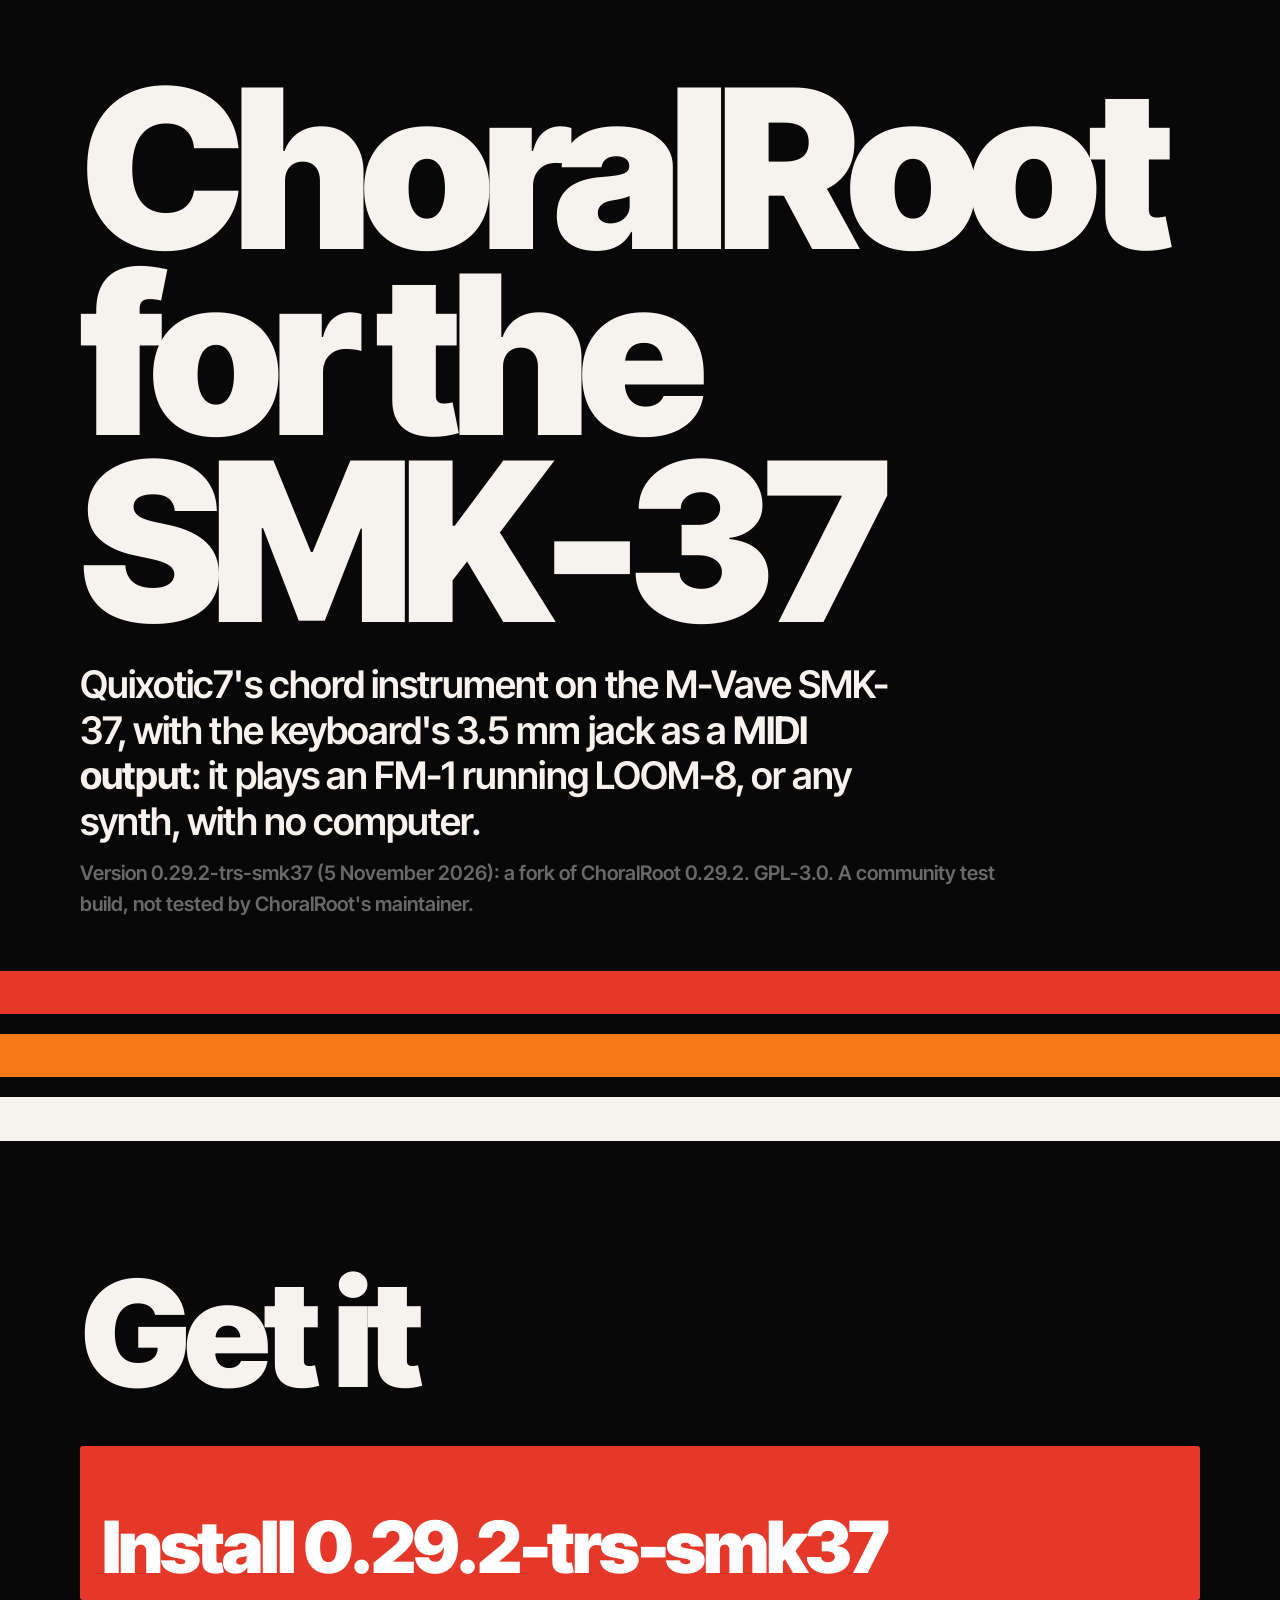
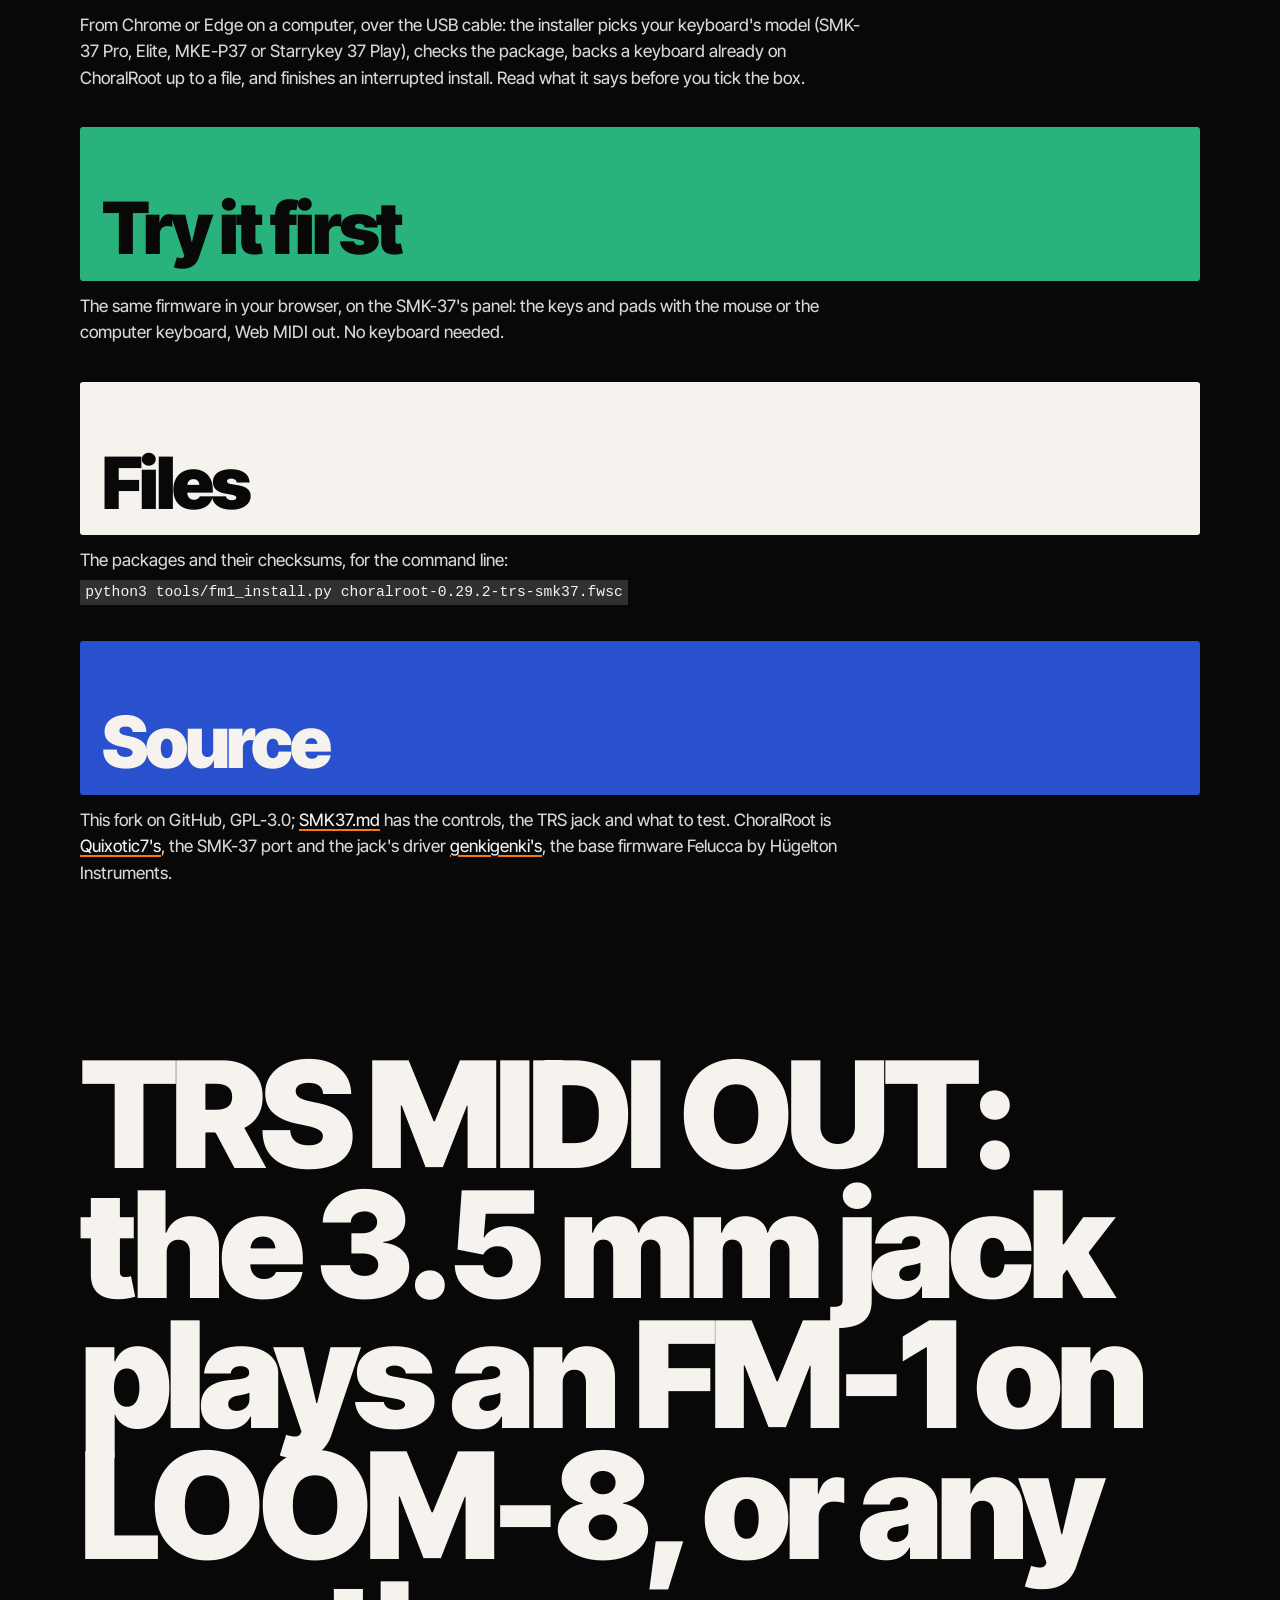
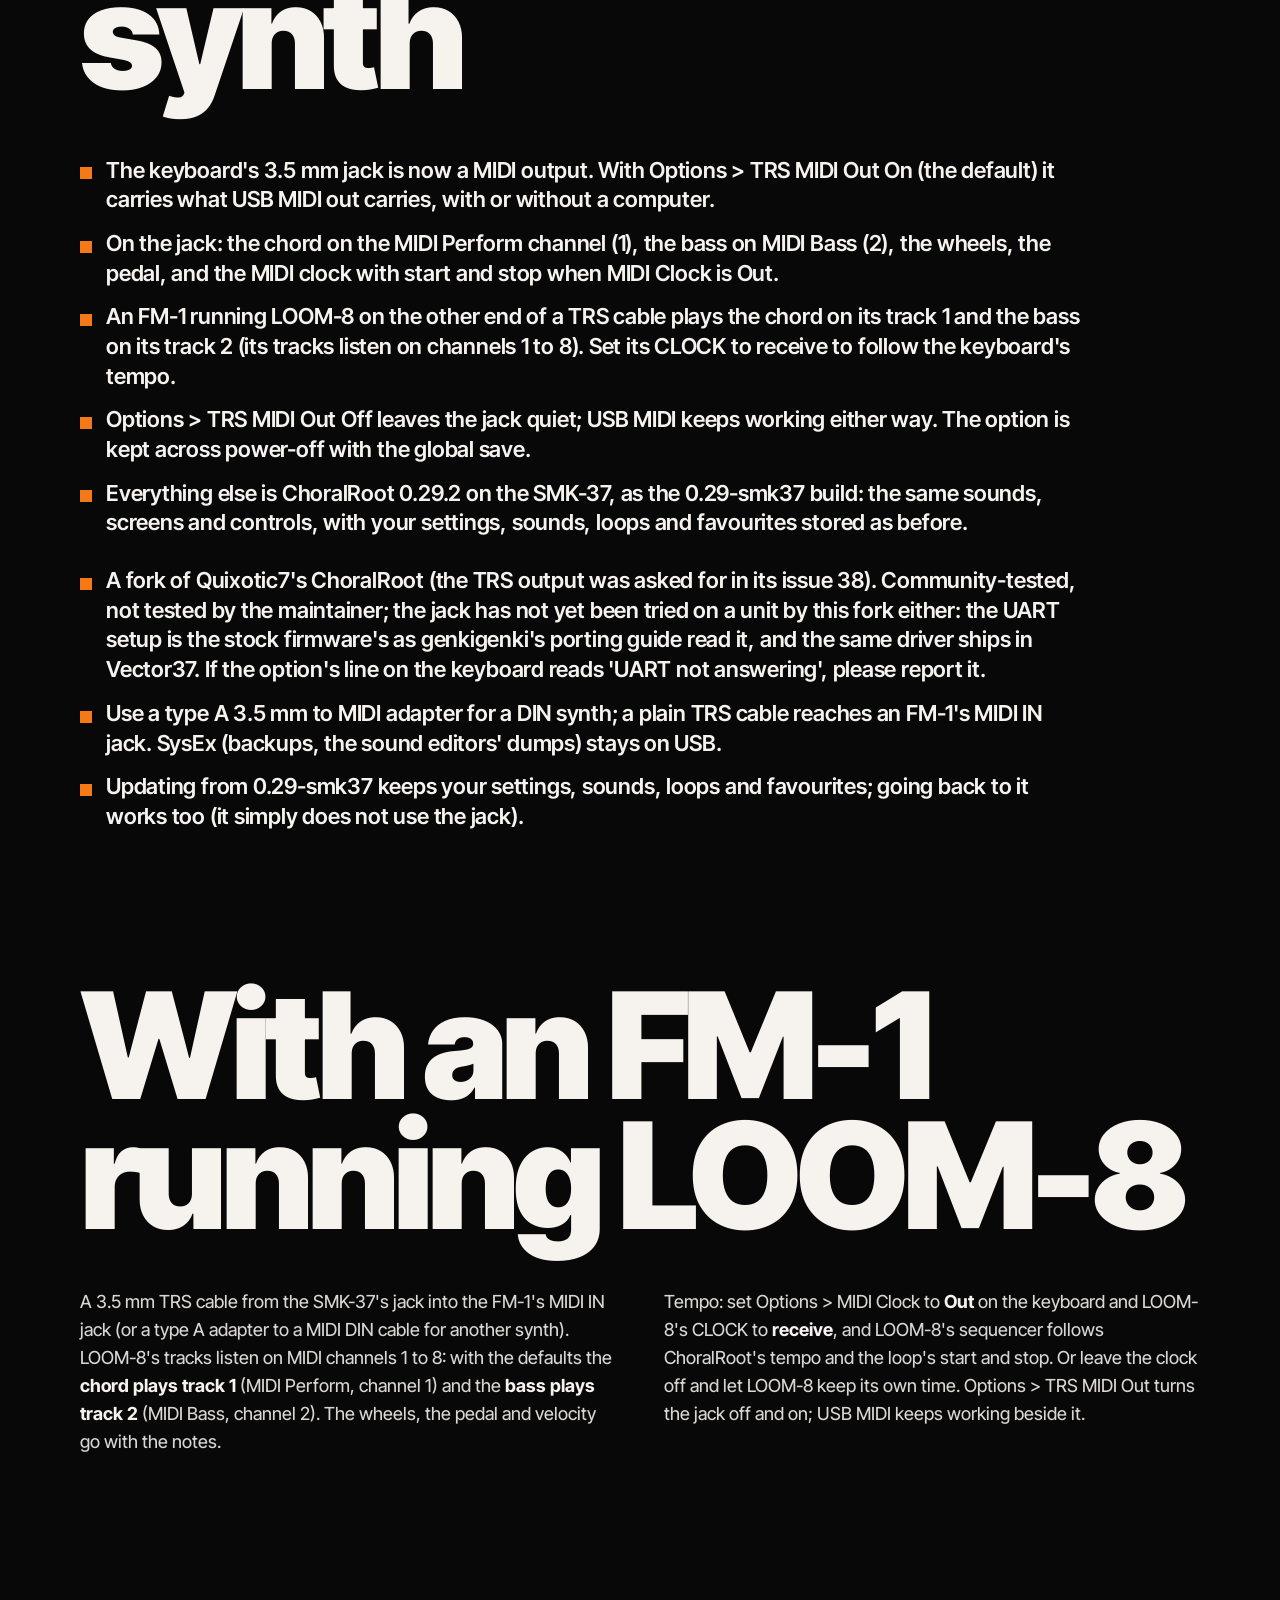
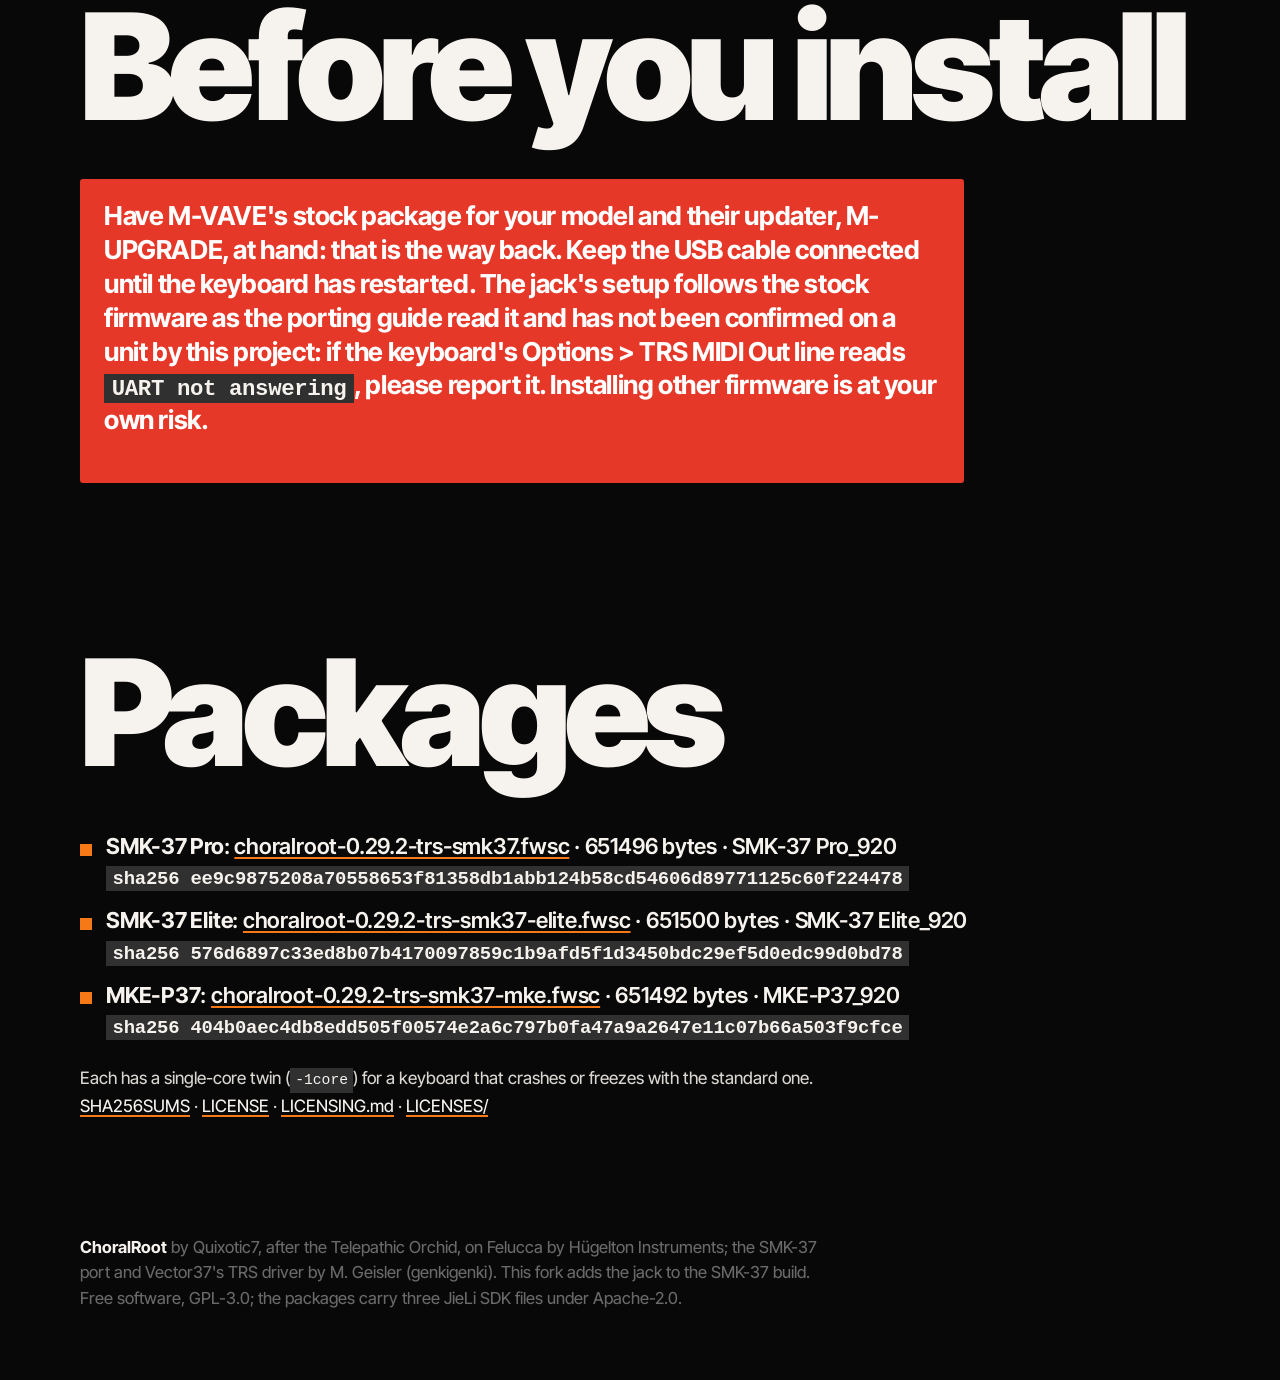
==== index.html @ fdedb754 "Site: ChoralRoot 0.29.2-trs-smk37 for the SMK-37 (TRS MIDI OUT) python3 web/make_site.py --smk-only," ====
<!doctype html>
<!-- SPDX-License-Identifier: GPL-3.0-only -->
<!-- The landing page of a site that offers the SMK-37 build alone (web/make_site.py --smk-only: a fork's site, the
     installer webapp/smk37/ at its heart). make_site.py fills 0.29.2-trs-smk37 0.29.2 5 November 2026 TRS MIDI OUT: the 3.5 mm jack plays an FM-1 on LOOM-8, or any synth <li>The keyboard&#x27;s 3.5 mm jack is now a MIDI output. With Options &gt; TRS MIDI Out On (the default) it carries what USB MIDI out carries, with or without a computer.</li>
      <li>On the jack: the chord on the MIDI Perform channel (1), the bass on MIDI Bass (2), the wheels, the pedal, and the MIDI clock with start and stop when MIDI Clock is Out.</li>
      <li>An FM-1 running LOOM-8 on the other end of a TRS cable plays the chord on its track 1 and the bass on its track 2 (its tracks listen on channels 1 to 8). Set its CLOCK to receive to follow the keyboard&#x27;s tempo.</li>
      <li>Options &gt; TRS MIDI Out Off leaves the jack quiet; USB MIDI keeps working either way. The option is kept across power-off with the global save.</li>
      <li>Everything else is ChoralRoot 0.29.2 on the SMK-37, as the 0.29-smk37 build: the same sounds, screens and controls, with your settings, sounds, loops and favourites stored as before.</li>
     <li>A fork of Quixotic7&#x27;s ChoralRoot (the TRS output was asked for in its issue 38). Community-tested, not tested by the maintainer; the jack has not yet been tried on a unit by this fork either: the UART setup is the stock firmware&#x27;s as genkigenki&#x27;s porting guide read it, and the same driver ships in Vector37. If the option&#x27;s line on the keyboard reads &#x27;UART not answering&#x27;, please report it.</li>
      <li>Use a type A 3.5 mm to MIDI adapter for a DIN synth; a plain TRS cable reaches an FM-1&#x27;s MIDI IN jack. SysEx (backups, the sound editors&#x27; dumps) stays on USB.</li>
      <li>Updating from 0.29-smk37 keeps your settings, sounds, loops and favourites; going back to it works too (it simply does not use the jack).</li> <li><b>SMK-37 Pro</b>: <a href="firmware/smk37/choralroot-0.29.2-trs-smk37.fwsc" download>choralroot-0.29.2-trs-smk37.fwsc</a> · 651496 bytes · SMK-37 Pro_920<br><code>sha256 ee9c9875208a70558653f81358db1abb124b58cd54606d89771125c60f224478</code></li>
      <li><b>SMK-37 Elite</b>: <a href="firmware/smk37/choralroot-0.29.2-trs-smk37-elite.fwsc" download>choralroot-0.29.2-trs-smk37-elite.fwsc</a> · 651500 bytes · SMK-37 Elite_920<br><code>sha256 576d6897c33ed8b07b4170097859c1b9afd5f1d3450bdc29ef5d0edc99d0bd78</code></li>
      <li><b>MKE-P37</b>: <a href="firmware/smk37/choralroot-0.29.2-trs-smk37-mke.fwsc" download>choralroot-0.29.2-trs-smk37-mke.fwsc</a> · 651492 bytes · MKE-P37_920<br><code>sha256 404b0aec4db8edd505f00574e2a6c797b0fa47a9a2647e11c07b66a503f9cfce</code></li> <div class="try"><a class="btn b-green" href="webapp/smk37/emu/">Try it first</a><p class="note">The same firmware in your browser, on the SMK-37's panel: the keys and pads with the mouse or the computer keyboard, Web MIDI out. No keyboard needed.</p></div> https://github.com/davidpryan/ChoralRootFM1; no other templating. site.css and the font are upstream's landing page's. -->
<html lang="en">
<head>
<meta charset="utf-8">
<meta name="viewport" content="width=device-width, initial-scale=1">
<title>ChoralRoot for the SMK-37 · TRS MIDI OUT</title>
<meta name="description" content="ChoralRoot, the chord instrument firmware, on the M-Vave SMK-37 keyboard, with its 3.5 mm jack as a MIDI output: it plays an FM-1 running LOOM-8, or any synth, with no computer. A community test build; install it from the browser.">
<meta name="theme-color" content="#080808">
<link rel="preload" href="InterTight.woff2" as="font" type="font/woff2" crossorigin>
<link rel="stylesheet" href="site.css">
</head>
<body>

<header class="title">
  <div class="wrap">
    <h1><span>ChoralRoot</span> <span>for the SMK-37</span></h1>
    <p class="lede">Quixotic7's chord instrument on the M-Vave SMK-37, with the keyboard's 3.5 mm jack as a <b>MIDI output</b>: it plays an FM-1 running LOOM-8, or any synth, with no computer.</p>
    <p class="ver">Version 0.29.2-trs-smk37 (5 November 2026): a fork of ChoralRoot 0.29.2. GPL-3.0. A community test build, not tested by ChoralRoot's maintainer.</p>
  </div>
  <div class="stripes" aria-hidden="true"><i class="s-red"></i><i class="s-orange"></i><i class="s-cream"></i></div>
</header>

<main>

<section class="get" aria-labelledby="h-get">
  <div class="wrap">
    <h2 id="h-get">Get it</h2>
    <div class="try">
      <a class="btn b-red" href="webapp/smk37/">Install 0.29.2-trs-smk37</a>
      <p class="note">From Chrome or Edge on a computer, over the USB cable: the installer picks your keyboard's model (SMK-37 Pro, Elite, MKE-P37 or Starrykey 37 Play), checks the package, backs a keyboard already on ChoralRoot up to a file, and finishes an interrupted install. Read what it says before you tick the box.</p>
    </div>
    <div class="try"><a class="btn b-green" href="webapp/smk37/emu/">Try it first</a><p class="note">The same firmware in your browser, on the SMK-37's panel: the keys and pads with the mouse or the computer keyboard, Web MIDI out. No keyboard needed.</p></div>
    <div class="try">
      <a class="btn b-cream" href="firmware/smk37/">Files</a>
      <p class="note">The packages and their checksums, for the command line:<br><code class="cmd">python3 tools/fm1_install.py <span class="nw">choralroot-0.29.2-trs-smk37.fwsc</span></code></p>
    </div>
    <div class="try">
      <a class="btn b-blue" href="https://github.com/davidpryan/ChoralRootFM1">Source</a>
      <p class="note">This fork on GitHub, GPL-3.0; <a href="https://github.com/davidpryan/ChoralRootFM1/blob/main/SMK37.md">SMK37.md</a> has the controls, the TRS jack and what to test. ChoralRoot is <a href="https://github.com/Quixotic7/ChoralRootFM1">Quixotic7's</a>, the SMK-37 port and the jack's driver <a href="https://github.com/genkigenki/fm1-to-smk37">genkigenki's</a>, the base firmware Felucca by Hügelton Instruments.</p>
    </div>
  </div>
</section>

<section aria-labelledby="h-new">
  <div class="wrap">
    <h2 id="h-new">TRS MIDI OUT: the 3.5 mm jack plays an FM-1 on LOOM-8, or any synth</h2>
    <ul class="news">
      <li>The keyboard&#x27;s 3.5 mm jack is now a MIDI output. With Options &gt; TRS MIDI Out On (the default) it carries what USB MIDI out carries, with or without a computer.</li>
      <li>On the jack: the chord on the MIDI Perform channel (1), the bass on MIDI Bass (2), the wheels, the pedal, and the MIDI clock with start and stop when MIDI Clock is Out.</li>
      <li>An FM-1 running LOOM-8 on the other end of a TRS cable plays the chord on its track 1 and the bass on its track 2 (its tracks listen on channels 1 to 8). Set its CLOCK to receive to follow the keyboard&#x27;s tempo.</li>
      <li>Options &gt; TRS MIDI Out Off leaves the jack quiet; USB MIDI keeps working either way. The option is kept across power-off with the global save.</li>
      <li>Everything else is ChoralRoot 0.29.2 on the SMK-37, as the 0.29-smk37 build: the same sounds, screens and controls, with your settings, sounds, loops and favourites stored as before.</li>
    </ul>
    <ul class="news">
      <li>A fork of Quixotic7&#x27;s ChoralRoot (the TRS output was asked for in its issue 38). Community-tested, not tested by the maintainer; the jack has not yet been tried on a unit by this fork either: the UART setup is the stock firmware&#x27;s as genkigenki&#x27;s porting guide read it, and the same driver ships in Vector37. If the option&#x27;s line on the keyboard reads &#x27;UART not answering&#x27;, please report it.</li>
      <li>Use a type A 3.5 mm to MIDI adapter for a DIN synth; a plain TRS cable reaches an FM-1&#x27;s MIDI IN jack. SysEx (backups, the sound editors&#x27; dumps) stays on USB.</li>
      <li>Updating from 0.29-smk37 keeps your settings, sounds, loops and favourites; going back to it works too (it simply does not use the jack).</li>
    </ul>
  </div>
</section>

<section aria-labelledby="h-loom">
  <div class="wrap">
    <h2 id="h-loom">With an FM-1 running LOOM-8</h2>
    <div class="cols">
      <p>A 3.5 mm TRS cable from the SMK-37's jack into the FM-1's MIDI IN jack (or a type A adapter to a MIDI DIN cable for another synth). LOOM-8's tracks listen on MIDI channels 1 to 8: with the defaults the <b>chord plays track 1</b> (MIDI Perform, channel 1) and the <b>bass plays track 2</b> (MIDI Bass, channel 2). The wheels, the pedal and velocity go with the notes.</p>
      <p>Tempo: set Options &gt; MIDI Clock to <b>Out</b> on the keyboard and LOOM-8's CLOCK to <b>receive</b>, and LOOM-8's sequencer follows ChoralRoot's tempo and the loop's start and stop. Or leave the clock off and let LOOM-8 keep its own time. Options &gt; TRS MIDI Out turns the jack off and on; USB MIDI keeps working beside it.</p>
    </div>
  </div>
</section>

<section aria-labelledby="h-risk">
  <div class="wrap">
    <h2 id="h-risk">Before you install</h2>
    <div class="warn">
      <p>Have M-VAVE's stock package for your model and their updater, M-UPGRADE, at hand: that is the way back. Keep the USB cable connected until the keyboard has restarted. The jack's setup follows the stock firmware as the porting guide read it and has not been confirmed on a unit by this project: if the keyboard's Options &gt; TRS MIDI Out line reads <code>UART not answering</code>, please report it. Installing other firmware is at your own risk.</p>
    </div>
  </div>
</section>

<section aria-labelledby="h-files">
  <div class="wrap">
    <h2 id="h-files">Packages</h2>
    <ul class="news">
      <li><b>SMK-37 Pro</b>: <a href="firmware/smk37/choralroot-0.29.2-trs-smk37.fwsc" download>choralroot-0.29.2-trs-smk37.fwsc</a> · 651496 bytes · SMK-37 Pro_920<br><code>sha256 ee9c9875208a70558653f81358db1abb124b58cd54606d89771125c60f224478</code></li>
      <li><b>SMK-37 Elite</b>: <a href="firmware/smk37/choralroot-0.29.2-trs-smk37-elite.fwsc" download>choralroot-0.29.2-trs-smk37-elite.fwsc</a> · 651500 bytes · SMK-37 Elite_920<br><code>sha256 576d6897c33ed8b07b4170097859c1b9afd5f1d3450bdc29ef5d0edc99d0bd78</code></li>
      <li><b>MKE-P37</b>: <a href="firmware/smk37/choralroot-0.29.2-trs-smk37-mke.fwsc" download>choralroot-0.29.2-trs-smk37-mke.fwsc</a> · 651492 bytes · MKE-P37_920<br><code>sha256 404b0aec4db8edd505f00574e2a6c797b0fa47a9a2647e11c07b66a503f9cfce</code></li>
    </ul>
    <p class="note">Each has a single-core twin (<code>-1core</code>) for a keyboard that crashes or freezes with the standard one. <a href="firmware/smk37/SHA256SUMS">SHA256SUMS</a> · <a href="firmware/LICENSE">LICENSE</a> · <a href="firmware/LICENSING.md">LICENSING.md</a> · <a href="firmware/LICENSES/">LICENSES/</a></p>
  </div>
</section>

</main>

<footer class="foot">
  <div class="wrap">
    <p><b>ChoralRoot</b> by Quixotic7, after the Telepathic Orchid, on Felucca by Hügelton Instruments; the SMK-37 port and Vector37's TRS driver by M. Geisler (genkigenki). This fork adds the jack to the SMK-37 build. Free software, GPL-3.0; the packages carry three JieLi SDK files under Apache-2.0.</p>
  </div>
</footer>

</body>
</html>
---- site.css ----
/* SPDX-License-Identifier: GPL-3.0-only */
/* ChoralRoot FM-1: the landing page. The device's MOD look: black ground, flat colour, heavy grotesk, the idle
   screen's three stripes. Colours sampled from the device renders (build/cr_screens). */

@font-face {
  font-family: "Inter Tight";
  src: url("InterTight.woff2") format("woff2");
  font-weight: 100 900;
  font-style: normal;
  font-display: swap;
}

:root {
  --ground: #080808;
  --cream: #F6F2EE;
  --red: #E63829;
  --orange: #F67918;
  --yellow: #F6B600;
  --blue: #2950CD;
  --green: #29B27B;
  --grey: #6A696A;
  --dark: #313031;
  --text: #D9D5D1;          /* body copy: the cream a step down, for long reading on black */
  --gutter: 16px;
  --max: 1120px;
  color-scheme: dark;
}

* { box-sizing: border-box; }
html { -webkit-text-size-adjust: 100%; text-size-adjust: 100%; }
body {
  margin: 0;
  background: var(--ground);
  color: var(--text);
  font-family: "Inter Tight", "Helvetica Neue", Arial, sans-serif;
  font-weight: 450;
  font-size: 17px;
  line-height: 1.55;
  overflow-x: hidden;
}
@media (min-width: 900px) { body { font-size: 18px; } }

.wrap { max-width: calc(var(--max) + 2 * var(--gutter)); margin: 0 auto; padding: 0 var(--gutter); }
@media (min-width: 900px) { :root { --gutter: 40px; } }

a { color: var(--cream); text-decoration-thickness: 2px; text-underline-offset: 3px; text-decoration-color: var(--orange); }
a:hover { color: var(--orange); }
a:focus-visible, .btn:focus-visible { outline: 3px solid var(--cream); outline-offset: 3px; }
b, strong, th { color: var(--cream); font-weight: 700; }
code {
  font-family: ui-monospace, "SF Mono", Menlo, Consolas, monospace;
  font-size: 0.86em;
  color: var(--cream);
  background: var(--dark);
  padding: 0.08em 0.35em;
  white-space: nowrap;
}
code.cmd { white-space: normal; }
code .nw { white-space: nowrap; }
p { margin: 0 0 1em; max-width: 46em; }

/* ---- type: huge headings ---- */
h1, h2, h3 { color: var(--cream); margin: 0; font-weight: 900; letter-spacing: -0.045em; }
h1 { font-size: clamp(56px, 17.5vw, 222px); line-height: 0.84; letter-spacing: -0.055em; }
h1 span { display: block; }
h2 { font-size: clamp(52px, 12vw, 148px); line-height: 0.88; margin: 0 0 0.32em; }
h3 { font-size: clamp(26px, 4.2vw, 40px); line-height: 1.05; letter-spacing: -0.035em; font-weight: 800; margin: 1.5em 0 0.45em; }
h3 .sub { font-size: 0.5em; font-weight: 700; letter-spacing: 0; color: var(--grey); vertical-align: 0.25em; margin-left: 0.3em; white-space: nowrap; }
.intro { font-size: clamp(20px, 2.3vw, 26px); line-height: 1.35; color: var(--cream); font-weight: 500; max-width: 34em; letter-spacing: -0.01em; }
.small { font-size: 0.88em; color: var(--grey); }

section { padding: clamp(64px, 10vw, 140px) 0 0; }
main > section:last-child { padding-bottom: clamp(64px, 9vw, 120px); }

/* ---- colour rule: the colour of the control that moves it ---- */
.c-orange { color: var(--orange); }
.c-red { color: var(--red); }
.c-yellow { color: var(--yellow); }
.c-green { color: var(--green); }
.k-blue { background: var(--blue); color: var(--cream); padding: 0.05em 0.3em; }

/* ---- title block + the stripes ---- */
.title { padding-top: clamp(40px, 6vw, 76px); }
.title .lede { font-size: clamp(22px, 3.2vw, 38px); line-height: 1.2; color: var(--cream); font-weight: 600; letter-spacing: -0.025em; margin: 0.7em 0 0.35em; max-width: 22em; }
.title .ver { font-size: clamp(16px, 1.6vw, 20px); color: var(--grey); font-weight: 600; margin: 0; }

.stripes { --h: clamp(22px, 3.4vw, 48px); margin-top: clamp(36px, 4vw, 56px); display: grid; gap: calc(var(--h) * 0.45); overflow: hidden; }
.stripes i { display: block; height: var(--h); transform-origin: left center; }
.s-red { background: var(--red); }
.s-orange { background: var(--orange); }
.s-cream { background: var(--cream); }
@media (prefers-reduced-motion: no-preference) {
  .stripes i { animation: slide-in 1.1s cubic-bezier(.2, .7, .2, 1) both; }
  .stripes .s-orange { animation-delay: .12s; }
  .stripes .s-cream { animation-delay: .24s; }
}
@keyframes slide-in { from { transform: translateX(-100%); } to { transform: none; } }
.stripes-thin { --h: 10px; margin: 0 0 40px; }
.stripes-thin i { animation: none !important; }

/* ---- screenshots: the device's 240x240 renders, 2x, pixelated ---- */
.shot { margin: 0; }
.shot img { display: block; width: 100%; max-width: 480px; height: auto; image-rendering: pixelated; background: #000; outline: 2px solid var(--dark); }
.shot figcaption { font-size: clamp(18px, 2vw, 24px); line-height: 1.35; color: var(--text); margin-top: 14px; max-width: 24em; }
.shots .shot { margin-top: clamp(36px, 5vw, 64px); }
@media (min-width: 900px) {
  .shots .shot { display: grid; grid-template-columns: 480px 1fr; gap: 48px; align-items: end; }
  .shots .shot figcaption { margin: 0 0 4px; font-size: 26px; }
  .shots .shot img { width: 480px; }
}

/* ---- the buttons: big flat colour blocks; the device manager's (orange) is a row of its own ---- */
.buttons { display: grid; gap: 28px; margin: 0 0 44px; }
@media (min-width: 720px) {
  .buttons { grid-template-columns: 1fr 1fr; gap: 36px 24px; }
  .buttons .cell-wide { grid-column: 1 / -1; }
}
.btn {
  display: flex; flex-direction: column; justify-content: flex-end;
  min-height: clamp(112px, 15vw, 176px);
  padding: 18px 22px;
  border-radius: 3px;
  font-size: clamp(40px, 6vw, 72px); font-weight: 900; letter-spacing: -0.045em; line-height: 0.95;
  text-decoration: none;
}
.btn:hover { color: inherit; filter: brightness(1.08); }
.b-red { background: var(--red); color: #fff; }
.b-red:hover { color: #fff; }
.b-cream { background: var(--cream); color: #080808; }
.b-cream:hover { color: #080808; }
.b-blue { background: var(--blue); color: var(--cream); }
.b-blue:hover { color: var(--cream); }
.b-yellow { background: var(--yellow); color: #080808; }
.b-green { background: var(--green); color: #080808; }
.b-green:hover { color: #080808; }
.b-orange { background: var(--orange); color: #080808; }
.b-orange:hover { color: #080808; }
.try { margin: 8px 0 36px; }
/* ---- "New in X" (web/releases.json through make_site.py): the version's bullets, above the buttons ---- */
.new { margin: 0 0 44px; padding: 4px 0 2px 20px; border-left: 10px solid var(--orange); }
.new h3 { margin-top: 0; }
.news { list-style: none; margin: 0 0 14px; padding: 0; max-width: 46em; color: var(--cream); font-size: clamp(18px, 1.9vw, 22px); font-weight: 600; line-height: 1.35; letter-spacing: -0.01em; }
.news li { position: relative; padding: 7px 0 7px 26px; }
.news li::before { content: ""; position: absolute; left: 0; top: 0.85em; width: 12px; height: 12px; background: var(--orange); }
.try .btn, .cell-wide .btn { min-height: clamp(112px, 12vw, 156px); }
.b-yellow:hover { color: #080808; }
.btn .pkg { display: block; font-size: clamp(16px, 1.7vw, 21px); font-weight: 700; letter-spacing: -0.01em; margin-top: 8px; overflow-wrap: anywhere; }
.note { margin: 12px 0 0; font-size: 0.95em; }
.note code { display: inline-block; margin-top: 6px; }
.note-try { font-size: clamp(19px, 2vw, 23px); font-weight: 800; letter-spacing: -0.015em; }
.note-try a::after { content: " \2192"; }

.toc { display: flex; flex-wrap: wrap; gap: 8px 22px; margin-top: 36px; padding-top: 18px; border-top: 2px solid var(--dark); font-weight: 700; }
.toc a { text-decoration: none; color: var(--cream); }
.toc a:hover { color: var(--orange); }

/* ---- two columns of prose on wide screens ---- */
.cols { display: grid; gap: 0 48px; }
@media (min-width: 900px) {
  .cols { grid-template-columns: 1fr 1fr; }
  .cols-fig { grid-template-columns: 1fr 480px; align-items: start; }
  .cols-banks { grid-template-columns: 3fr 2fr; }
}
.cols > p, .cols > div > p { max-width: none; }

/* ---- the keybed ---- */
.keybed { margin: clamp(28px, 4vw, 48px) 0 clamp(28px, 4vw, 40px); }
.keybed svg { display: block; width: 100%; height: auto; }
.keybed text { font-family: "Inter Tight", "Helvetica Neue", Arial, sans-serif; text-anchor: middle; }
.keybed .kw { fill: #080808; font-weight: 800; letter-spacing: -0.02em; }
.keybed .kr { fill: var(--grey); font-weight: 700; }
.keybed .kbt { fill: var(--cream); font-weight: 800; }
.keybed .kh { fill: var(--cream); font-weight: 800; letter-spacing: 0.04em; text-anchor: start; }
.keybed .kn { fill: var(--grey); font-weight: 600; text-anchor: end; }
.kb-phone { display: none; }
.kb-cap { font-weight: 800; color: var(--cream); margin: 22px 0 10px; letter-spacing: 0.02em; }
.kb-phone .kb-cap:first-child { margin-top: 0; }
.kb-chord { max-width: 420px; }
@media (max-width: 859px) {
  .kb-wide { display: none !important; }
  .kb-phone { display: block; }
}

/* ---- LOCK example, the rule ---- */
.example { font-size: clamp(19px, 2vw, 23px); color: var(--cream); font-weight: 600; letter-spacing: -0.01em; }
.rule {
  display: inline-block; max-width: none;
  font-size: clamp(24px, 3.6vw, 42px); font-weight: 900; letter-spacing: -0.035em; line-height: 1.1;
  color: #080808; background: var(--cream); padding: 0.18em 0.4em 0.22em;
}

/* ---- tables ---- */
.grid { width: 100%; border-collapse: collapse; margin: 18px 0 8px; font-size: 0.95em; line-height: 1.45; }
.grid th { text-align: left; font-size: 0.8em; letter-spacing: 0.06em; text-transform: uppercase; color: var(--grey); padding: 0 14px 10px 0; border-bottom: 3px solid var(--cream); }
.grid td { vertical-align: top; padding: 12px 14px 12px 0; border-bottom: 1px solid var(--dark); }
.grid td:nth-child(1) { color: var(--grey); font-weight: 700; white-space: nowrap; width: 8%; }
.grid td:nth-child(2) { color: var(--cream); font-weight: 800; white-space: nowrap; width: 12%; letter-spacing: -0.01em; }
.grid td:nth-child(3) { width: 30%; }
@media (max-width: 719px) {
  .grid thead { display: none; }
  .grid, .grid tbody, .grid tr, .grid td { display: block; width: auto !important; }
  .grid tr { padding: 14px 0 12px; border-bottom: 1px solid var(--dark); }
  .grid tr:first-child { border-top: 3px solid var(--cream); }
  .grid td { border: 0; padding: 2px 0; white-space: normal !important; }
  .grid td:nth-child(1), .grid td:nth-child(2) { display: inline; }
  .grid td:nth-child(2) { font-size: 1.35em; margin-left: 6px; }
  .grid td:nth-child(1)::after { content: " \2192"; color: var(--grey); }
  .grid td:nth-child(2)::after { content: ""; display: block; height: 6px; }
  .grid td:nth-child(n+3) { padding-left: 5.4em; text-indent: -5.4em; }
  .grid td:nth-child(n+3)::before { content: attr(data-l); display: inline-block; width: 6.6em; text-indent: 0; vertical-align: 0.1em; color: var(--grey); font-weight: 700; font-size: 0.8em; letter-spacing: 0.05em; text-transform: uppercase; }
}

/* ---- the editor: the knob colours ---- */
.knobs { display: grid; grid-template-columns: repeat(4, 1fr); gap: 8px; max-width: 520px; margin: 18px 0 18px; }
.knobs div { padding: 26px 10px 10px; font-weight: 900; font-size: clamp(15px, 1.8vw, 19px); letter-spacing: -0.01em; border-radius: 3px; }
.knobs .k1 { background: var(--blue); color: var(--cream); }
.knobs .k2 { background: var(--orange); color: #080808; }
.knobs .k3 { background: var(--cream); color: #080808; }
.knobs .k4 { background: var(--green); color: #080808; }
.shot-side { margin-top: 28px; }
@media (min-width: 900px) { .shot-side { margin-top: 0.4em; } .shot-side img { width: 480px; } }

/* ---- the panel renders (designer, vector-like: no pixelated scaling) ---- */
.panel { margin: clamp(28px, 4vw, 48px) 0; }
.panel a { display: block; }
.panel img { display: block; width: 100%; max-width: var(--max); height: auto; outline: 2px solid var(--dark); }
.panel figcaption { font-size: clamp(16px, 1.6vw, 19px); line-height: 1.45; margin-top: 14px; max-width: 46em; }

/* ---- sounds ---- */
.bank { columns: 2; column-gap: 28px; padding: 0; margin: 8px 0 10px; list-style: none; counter-reset: n; font-weight: 700; color: var(--cream); font-size: 0.95em; }
.bank li { counter-increment: n; break-inside: avoid; padding: 3px 0; letter-spacing: 0.01em; white-space: nowrap; }
@media (max-width: 419px) { .bank { column-gap: 14px; font-size: 0.86em; } .bank li::before { width: 1.8em; } }
.bank li::before { content: counter(n, decimal-leading-zero); display: inline-block; width: 2.1em; color: var(--grey); font-weight: 600; font-variant-numeric: tabular-nums; }
.bank li.va::before { color: var(--blue); filter: brightness(1.6); }
.bank-bass li::before { color: var(--orange); }

/* ---- recovery ---- */
.warn { background: var(--red); color: #fff; font-weight: 700; font-size: clamp(19px, 2.2vw, 26px); line-height: 1.3; letter-spacing: -0.015em; padding: 20px 24px; max-width: 34em; margin: 1.4em 0; border-radius: 3px; }

/* ---- credits, footer ---- */
.credit-list { padding: 0; margin: 20px 0 0; list-style: none; max-width: 52em; }
.credit-list li { padding: 14px 0; border-top: 1px solid var(--dark); }
.foot { padding: 0 0 56px; color: var(--grey); font-size: 0.92em; }
.foot b { color: var(--cream); }
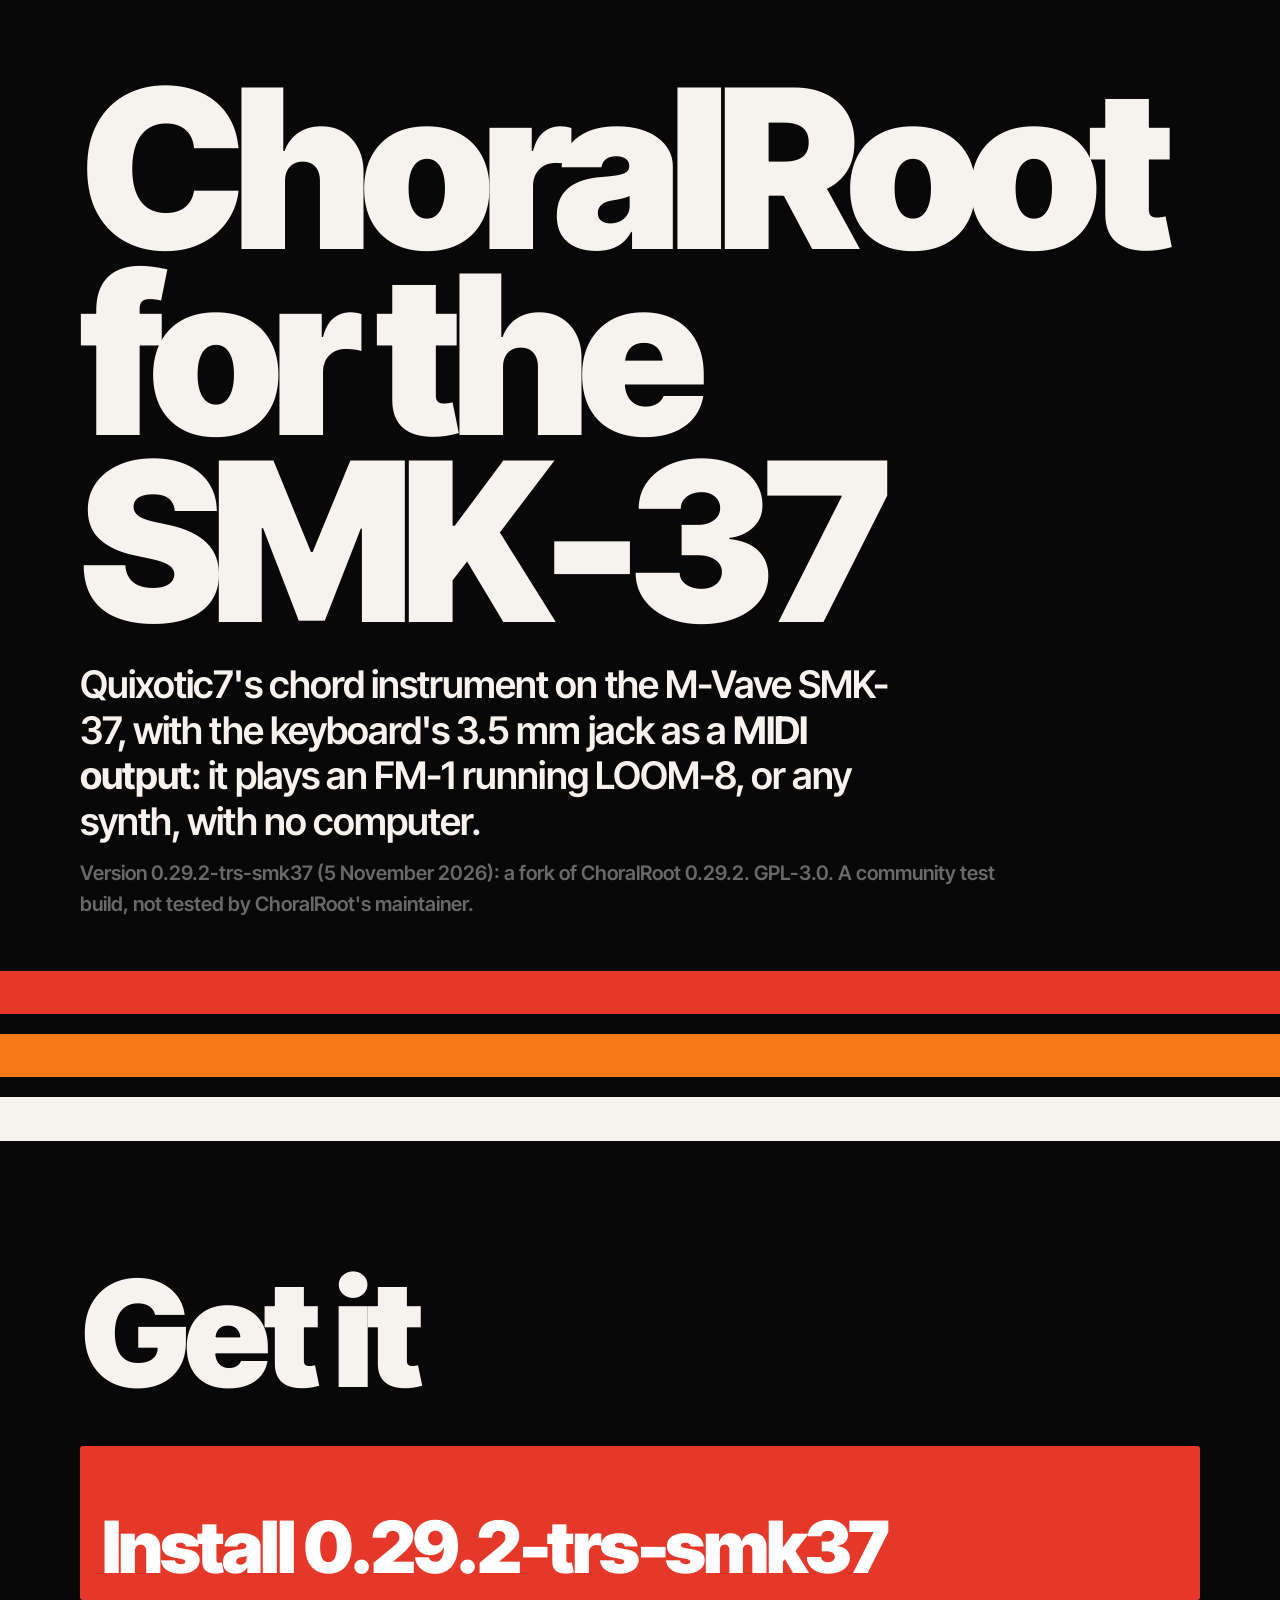
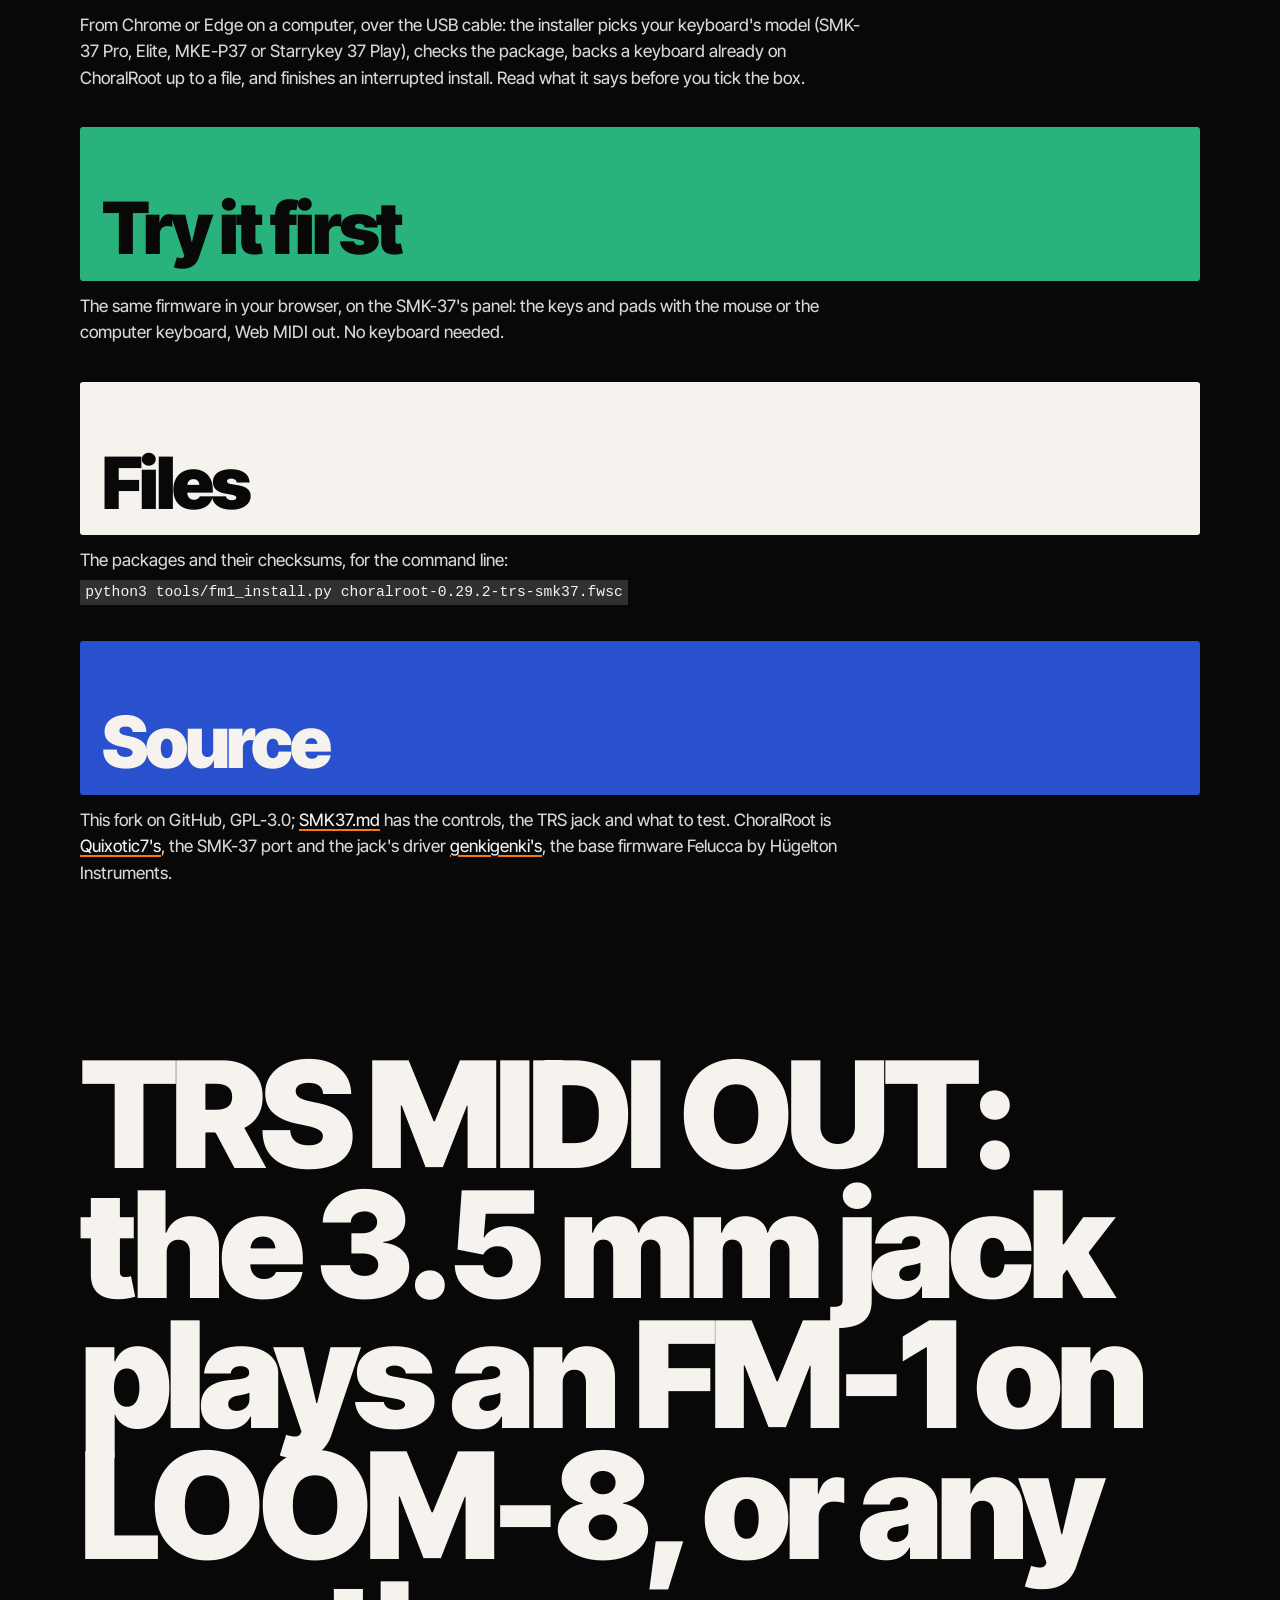
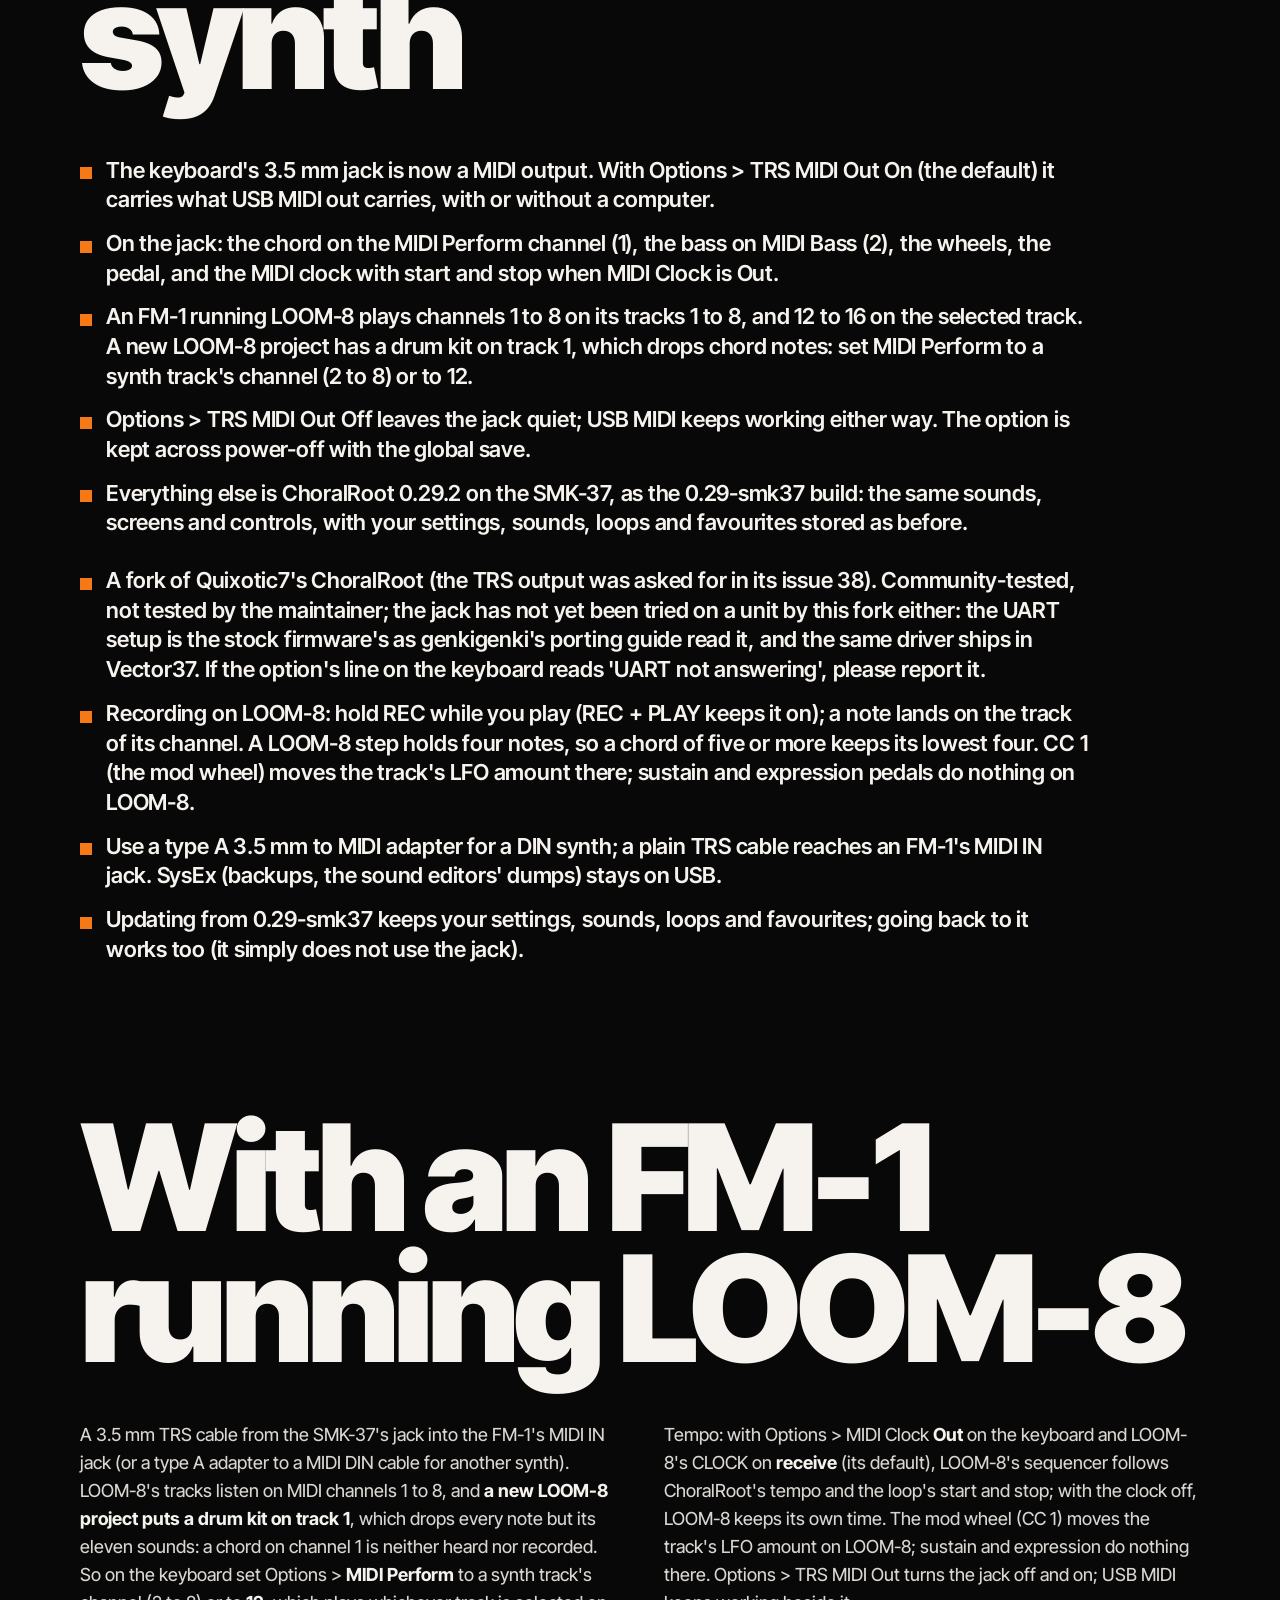
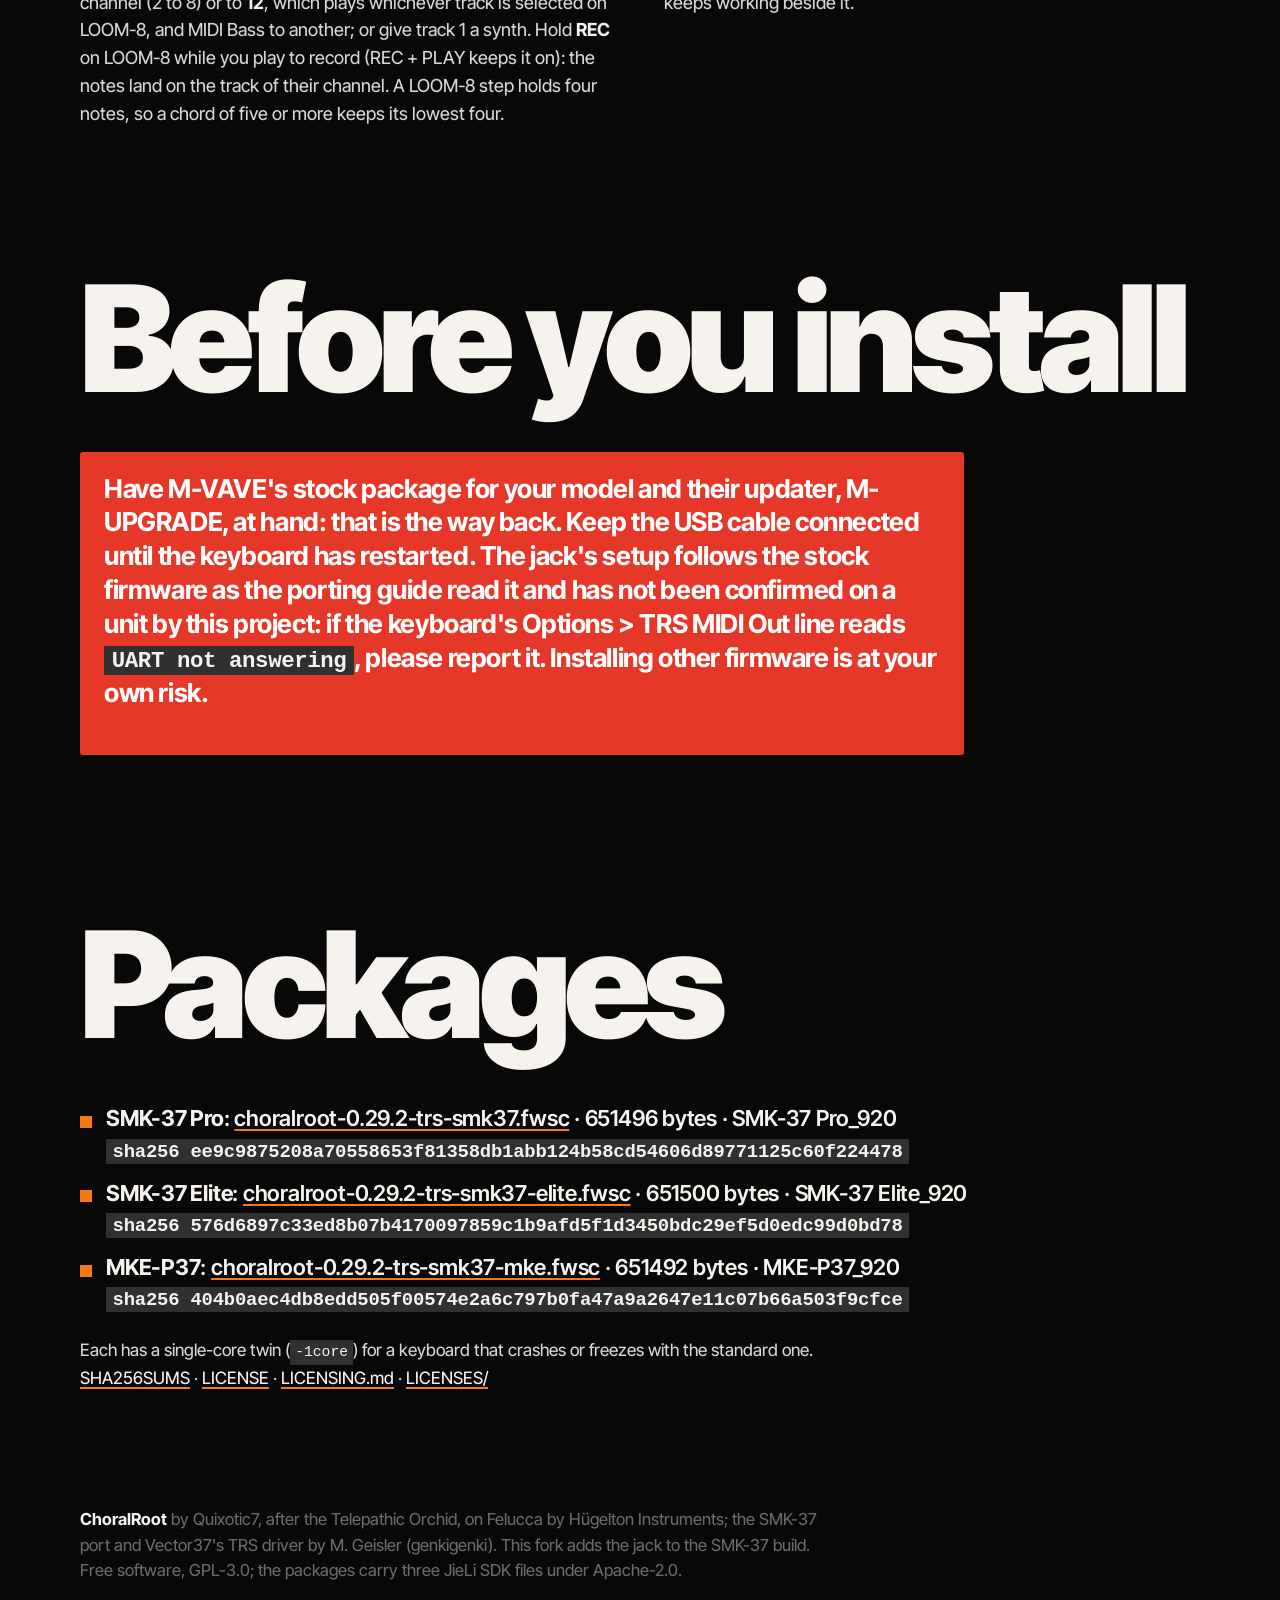
==== commit d4b62ff2: "Site: LOOM-8 guidance corrected (a drum kit on track 1; REC; four notes a step) Co-Authored-By: Clau" ====
--- a/index.html
+++ b/index.html
@@ -3,10 +3,11 @@
 <!-- The landing page of a site that offers the SMK-37 build alone (web/make_site.py --smk-only: a fork's site, the
      installer webapp/smk37/ at its heart). make_site.py fills 0.29.2-trs-smk37 0.29.2 5 November 2026 TRS MIDI OUT: the 3.5 mm jack plays an FM-1 on LOOM-8, or any synth <li>The keyboard&#x27;s 3.5 mm jack is now a MIDI output. With Options &gt; TRS MIDI Out On (the default) it carries what USB MIDI out carries, with or without a computer.</li>
       <li>On the jack: the chord on the MIDI Perform channel (1), the bass on MIDI Bass (2), the wheels, the pedal, and the MIDI clock with start and stop when MIDI Clock is Out.</li>
-      <li>An FM-1 running LOOM-8 on the other end of a TRS cable plays the chord on its track 1 and the bass on its track 2 (its tracks listen on channels 1 to 8). Set its CLOCK to receive to follow the keyboard&#x27;s tempo.</li>
+      <li>An FM-1 running LOOM-8 plays channels 1 to 8 on its tracks 1 to 8, and 12 to 16 on the selected track. A new LOOM-8 project has a drum kit on track 1, which drops chord notes: set MIDI Perform to a synth track&#x27;s channel (2 to 8) or to 12.</li>
       <li>Options &gt; TRS MIDI Out Off leaves the jack quiet; USB MIDI keeps working either way. The option is kept across power-off with the global save.</li>
       <li>Everything else is ChoralRoot 0.29.2 on the SMK-37, as the 0.29-smk37 build: the same sounds, screens and controls, with your settings, sounds, loops and favourites stored as before.</li>
      <li>A fork of Quixotic7&#x27;s ChoralRoot (the TRS output was asked for in its issue 38). Community-tested, not tested by the maintainer; the jack has not yet been tried on a unit by this fork either: the UART setup is the stock firmware&#x27;s as genkigenki&#x27;s porting guide read it, and the same driver ships in Vector37. If the option&#x27;s line on the keyboard reads &#x27;UART not answering&#x27;, please report it.</li>
+      <li>Recording on LOOM-8: hold REC while you play (REC + PLAY keeps it on); a note lands on the track of its channel. A LOOM-8 step holds four notes, so a chord of five or more keeps its lowest four. CC 1 (the mod wheel) moves the track&#x27;s LFO amount there; sustain and expression pedals do nothing on LOOM-8.</li>
       <li>Use a type A 3.5 mm to MIDI adapter for a DIN synth; a plain TRS cable reaches an FM-1&#x27;s MIDI IN jack. SysEx (backups, the sound editors&#x27; dumps) stays on USB.</li>
       <li>Updating from 0.29-smk37 keeps your settings, sounds, loops and favourites; going back to it works too (it simply does not use the jack).</li> <li><b>SMK-37 Pro</b>: <a href="firmware/smk37/choralroot-0.29.2-trs-smk37.fwsc" download>choralroot-0.29.2-trs-smk37.fwsc</a> · 651496 bytes · SMK-37 Pro_920<br><code>sha256 ee9c9875208a70558653f81358db1abb124b58cd54606d89771125c60f224478</code></li>
       <li><b>SMK-37 Elite</b>: <a href="firmware/smk37/choralroot-0.29.2-trs-smk37-elite.fwsc" download>choralroot-0.29.2-trs-smk37-elite.fwsc</a> · 651500 bytes · SMK-37 Elite_920<br><code>sha256 576d6897c33ed8b07b4170097859c1b9afd5f1d3450bdc29ef5d0edc99d0bd78</code></li>
@@ -59,12 +60,13 @@
     <ul class="news">
       <li>The keyboard&#x27;s 3.5 mm jack is now a MIDI output. With Options &gt; TRS MIDI Out On (the default) it carries what USB MIDI out carries, with or without a computer.</li>
       <li>On the jack: the chord on the MIDI Perform channel (1), the bass on MIDI Bass (2), the wheels, the pedal, and the MIDI clock with start and stop when MIDI Clock is Out.</li>
-      <li>An FM-1 running LOOM-8 on the other end of a TRS cable plays the chord on its track 1 and the bass on its track 2 (its tracks listen on channels 1 to 8). Set its CLOCK to receive to follow the keyboard&#x27;s tempo.</li>
+      <li>An FM-1 running LOOM-8 plays channels 1 to 8 on its tracks 1 to 8, and 12 to 16 on the selected track. A new LOOM-8 project has a drum kit on track 1, which drops chord notes: set MIDI Perform to a synth track&#x27;s channel (2 to 8) or to 12.</li>
       <li>Options &gt; TRS MIDI Out Off leaves the jack quiet; USB MIDI keeps working either way. The option is kept across power-off with the global save.</li>
       <li>Everything else is ChoralRoot 0.29.2 on the SMK-37, as the 0.29-smk37 build: the same sounds, screens and controls, with your settings, sounds, loops and favourites stored as before.</li>
     </ul>
     <ul class="news">
       <li>A fork of Quixotic7&#x27;s ChoralRoot (the TRS output was asked for in its issue 38). Community-tested, not tested by the maintainer; the jack has not yet been tried on a unit by this fork either: the UART setup is the stock firmware&#x27;s as genkigenki&#x27;s porting guide read it, and the same driver ships in Vector37. If the option&#x27;s line on the keyboard reads &#x27;UART not answering&#x27;, please report it.</li>
+      <li>Recording on LOOM-8: hold REC while you play (REC + PLAY keeps it on); a note lands on the track of its channel. A LOOM-8 step holds four notes, so a chord of five or more keeps its lowest four. CC 1 (the mod wheel) moves the track&#x27;s LFO amount there; sustain and expression pedals do nothing on LOOM-8.</li>
       <li>Use a type A 3.5 mm to MIDI adapter for a DIN synth; a plain TRS cable reaches an FM-1&#x27;s MIDI IN jack. SysEx (backups, the sound editors&#x27; dumps) stays on USB.</li>
       <li>Updating from 0.29-smk37 keeps your settings, sounds, loops and favourites; going back to it works too (it simply does not use the jack).</li>
     </ul>
@@ -75,8 +77,8 @@
   <div class="wrap">
     <h2 id="h-loom">With an FM-1 running LOOM-8</h2>
     <div class="cols">
-      <p>A 3.5 mm TRS cable from the SMK-37's jack into the FM-1's MIDI IN jack (or a type A adapter to a MIDI DIN cable for another synth). LOOM-8's tracks listen on MIDI channels 1 to 8: with the defaults the <b>chord plays track 1</b> (MIDI Perform, channel 1) and the <b>bass plays track 2</b> (MIDI Bass, channel 2). The wheels, the pedal and velocity go with the notes.</p>
-      <p>Tempo: set Options &gt; MIDI Clock to <b>Out</b> on the keyboard and LOOM-8's CLOCK to <b>receive</b>, and LOOM-8's sequencer follows ChoralRoot's tempo and the loop's start and stop. Or leave the clock off and let LOOM-8 keep its own time. Options &gt; TRS MIDI Out turns the jack off and on; USB MIDI keeps working beside it.</p>
+      <p>A 3.5 mm TRS cable from the SMK-37's jack into the FM-1's MIDI IN jack (or a type A adapter to a MIDI DIN cable for another synth). LOOM-8's tracks listen on MIDI channels 1 to 8, and <b>a new LOOM-8 project puts a drum kit on track 1</b>, which drops every note but its eleven sounds: a chord on channel 1 is neither heard nor recorded. So on the keyboard set Options &gt; <b>MIDI Perform</b> to a synth track's channel (2 to 8) or to <b>12</b>, which plays whichever track is selected on LOOM-8, and MIDI Bass to another; or give track 1 a synth. Hold <b>REC</b> on LOOM-8 while you play to record (REC + PLAY keeps it on): the notes land on the track of their channel. A LOOM-8 step holds four notes, so a chord of five or more keeps its lowest four.</p>
+      <p>Tempo: with Options &gt; MIDI Clock <b>Out</b> on the keyboard and LOOM-8's CLOCK on <b>receive</b> (its default), LOOM-8's sequencer follows ChoralRoot's tempo and the loop's start and stop; with the clock off, LOOM-8 keeps its own time. The mod wheel (CC 1) moves the track's LFO amount on LOOM-8; sustain and expression do nothing there. Options &gt; TRS MIDI Out turns the jack off and on; USB MIDI keeps working beside it.</p>
     </div>
   </div>
 </section>
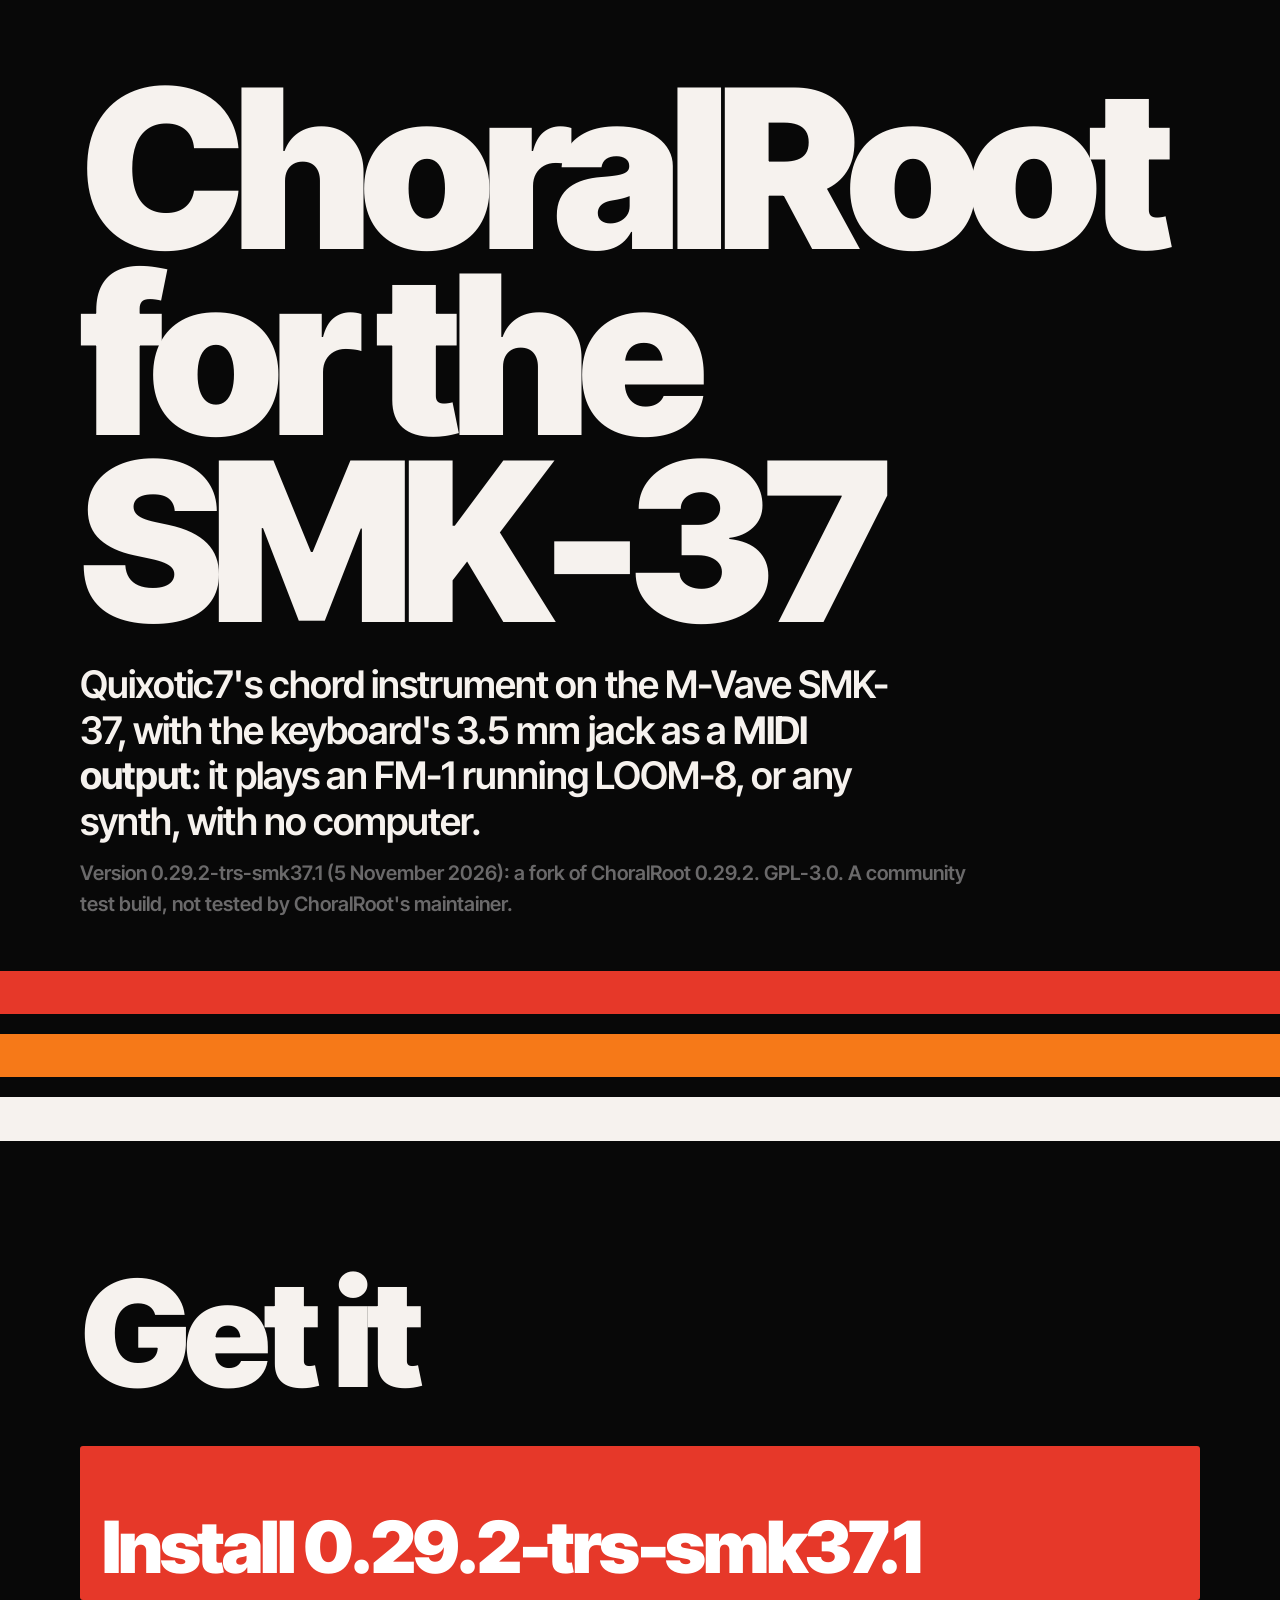
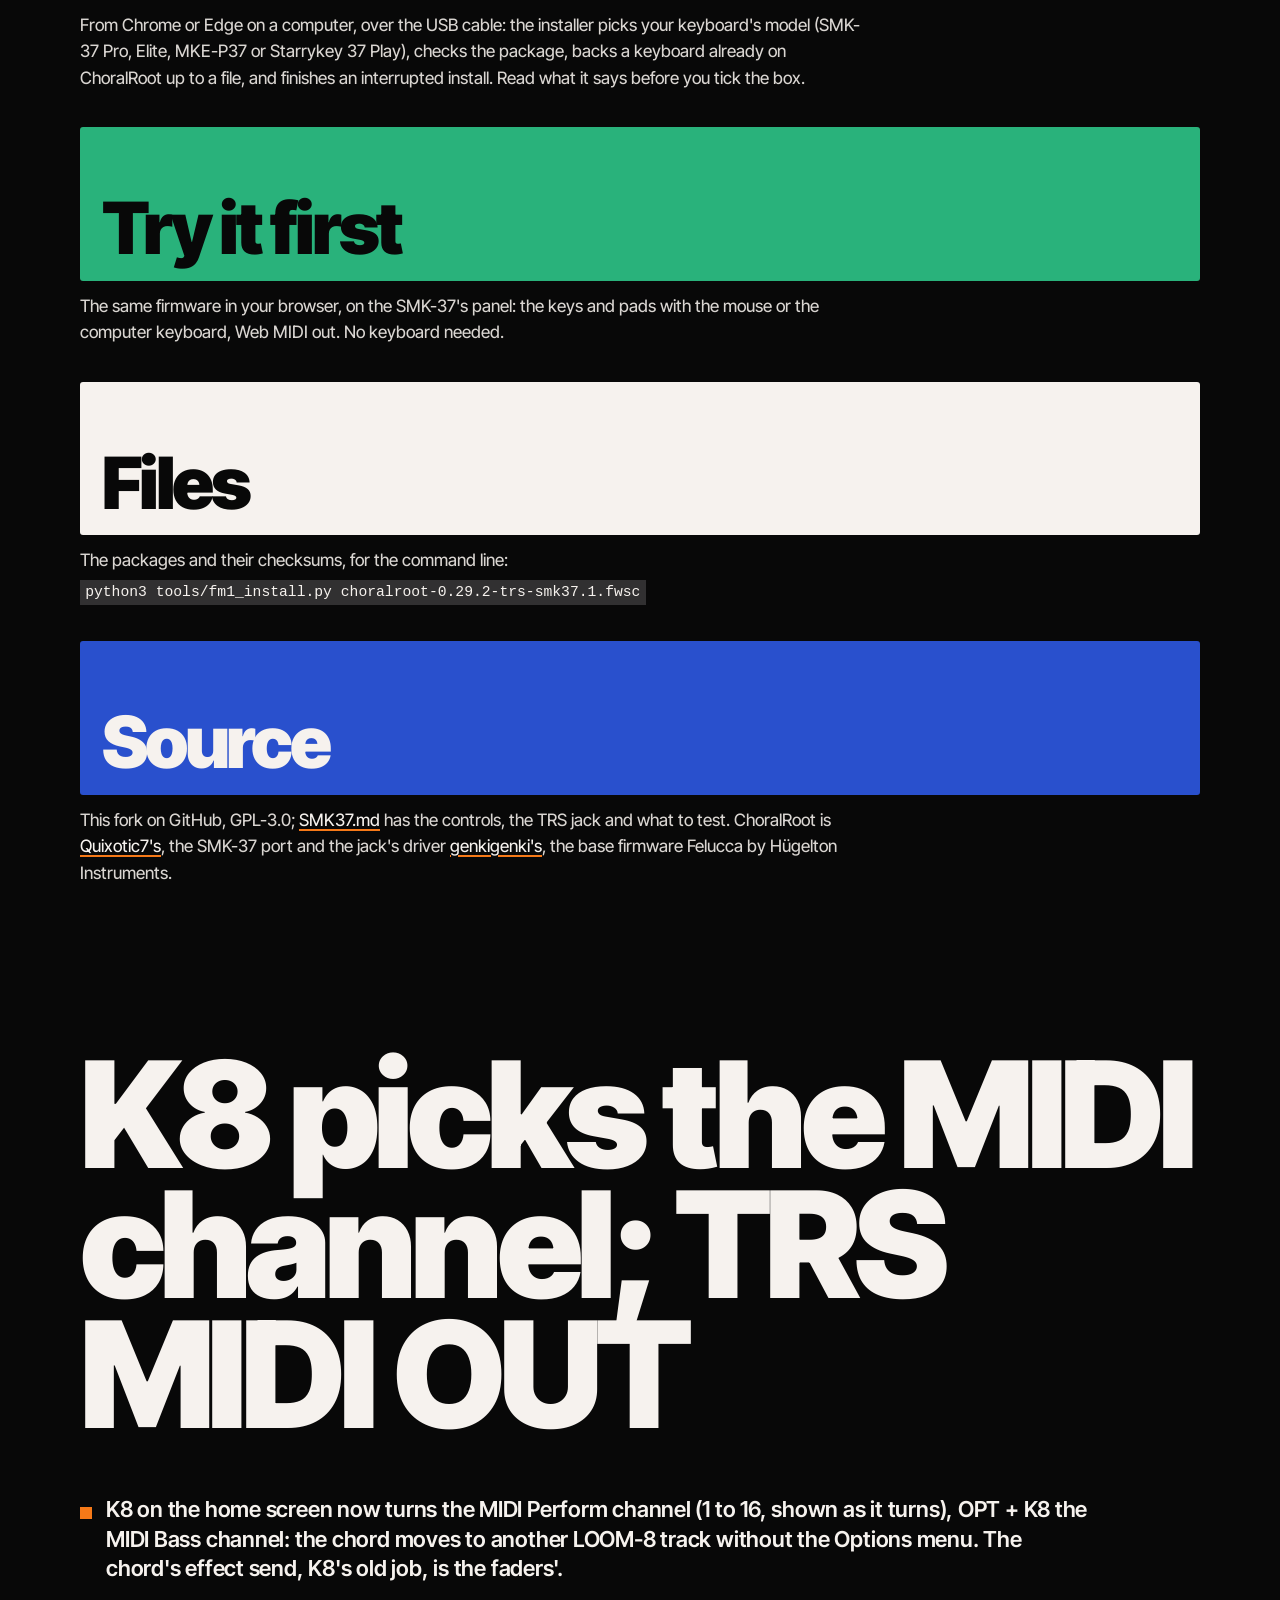
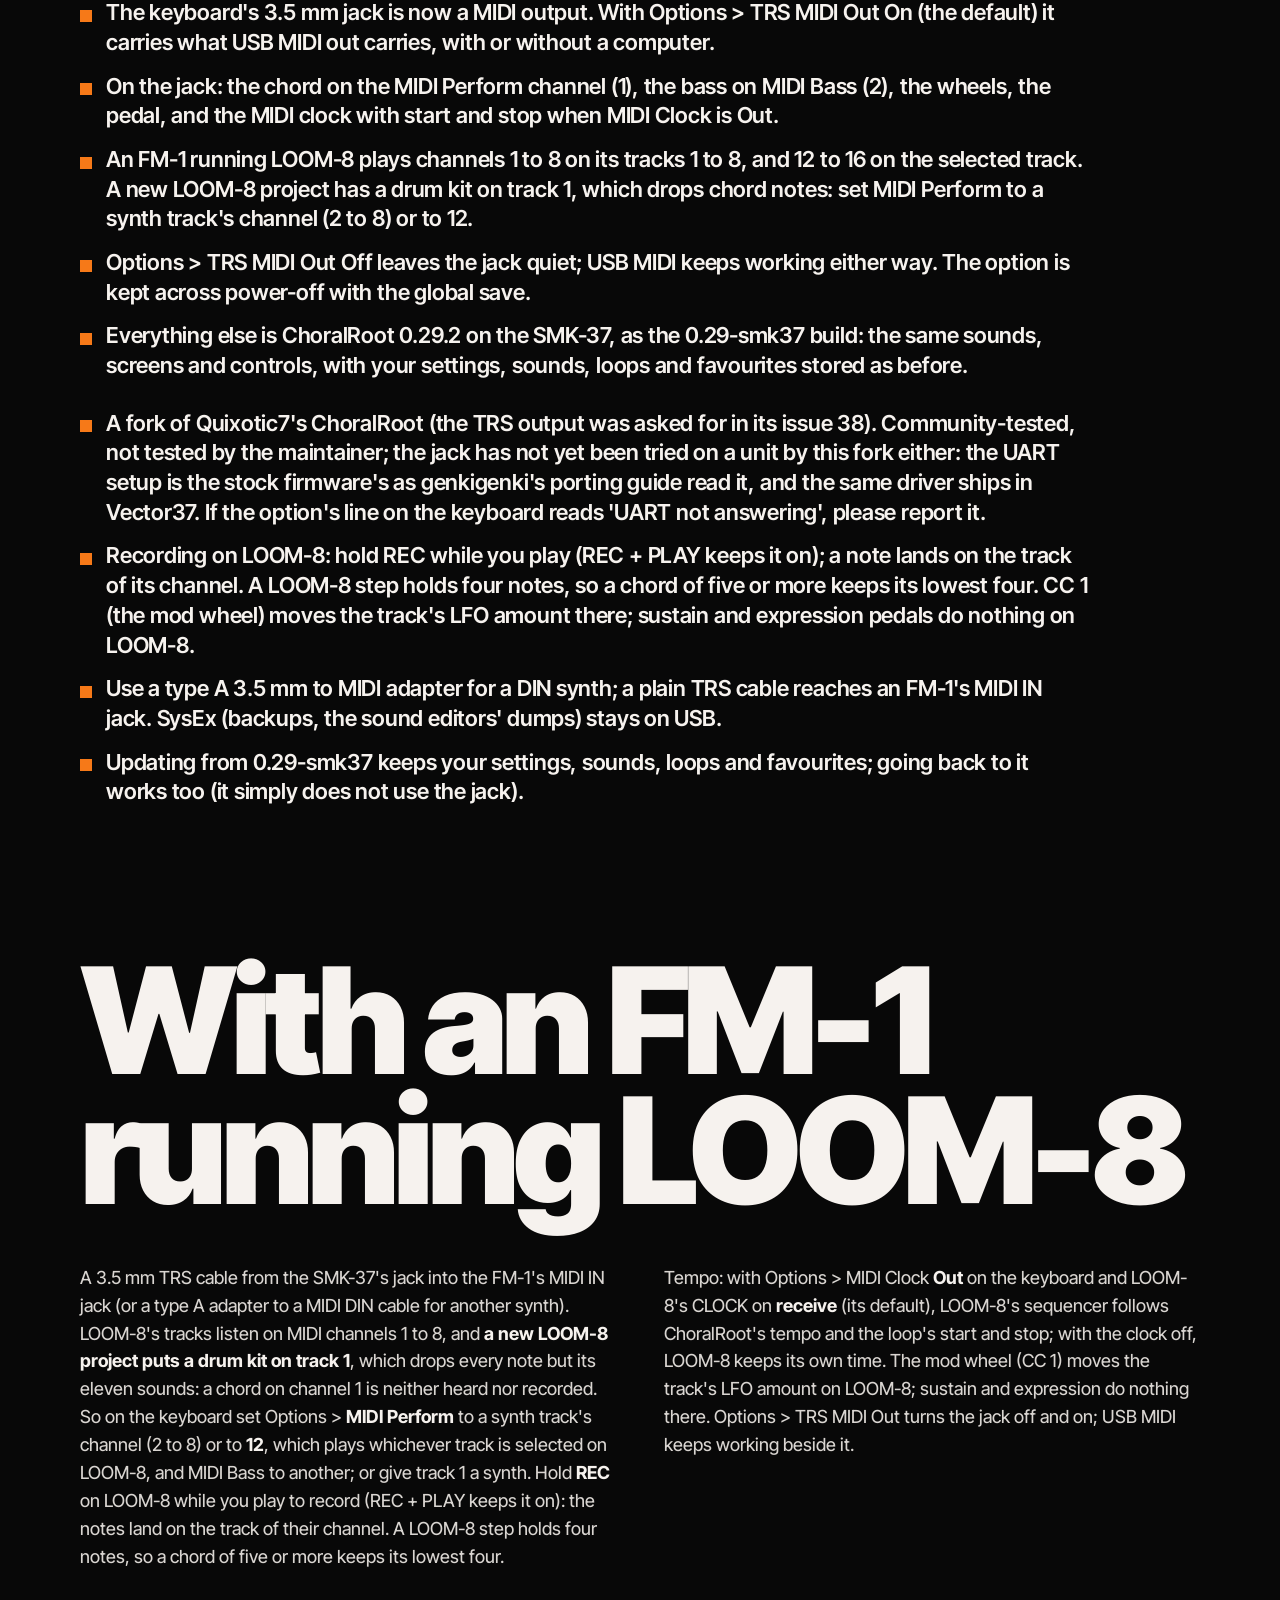
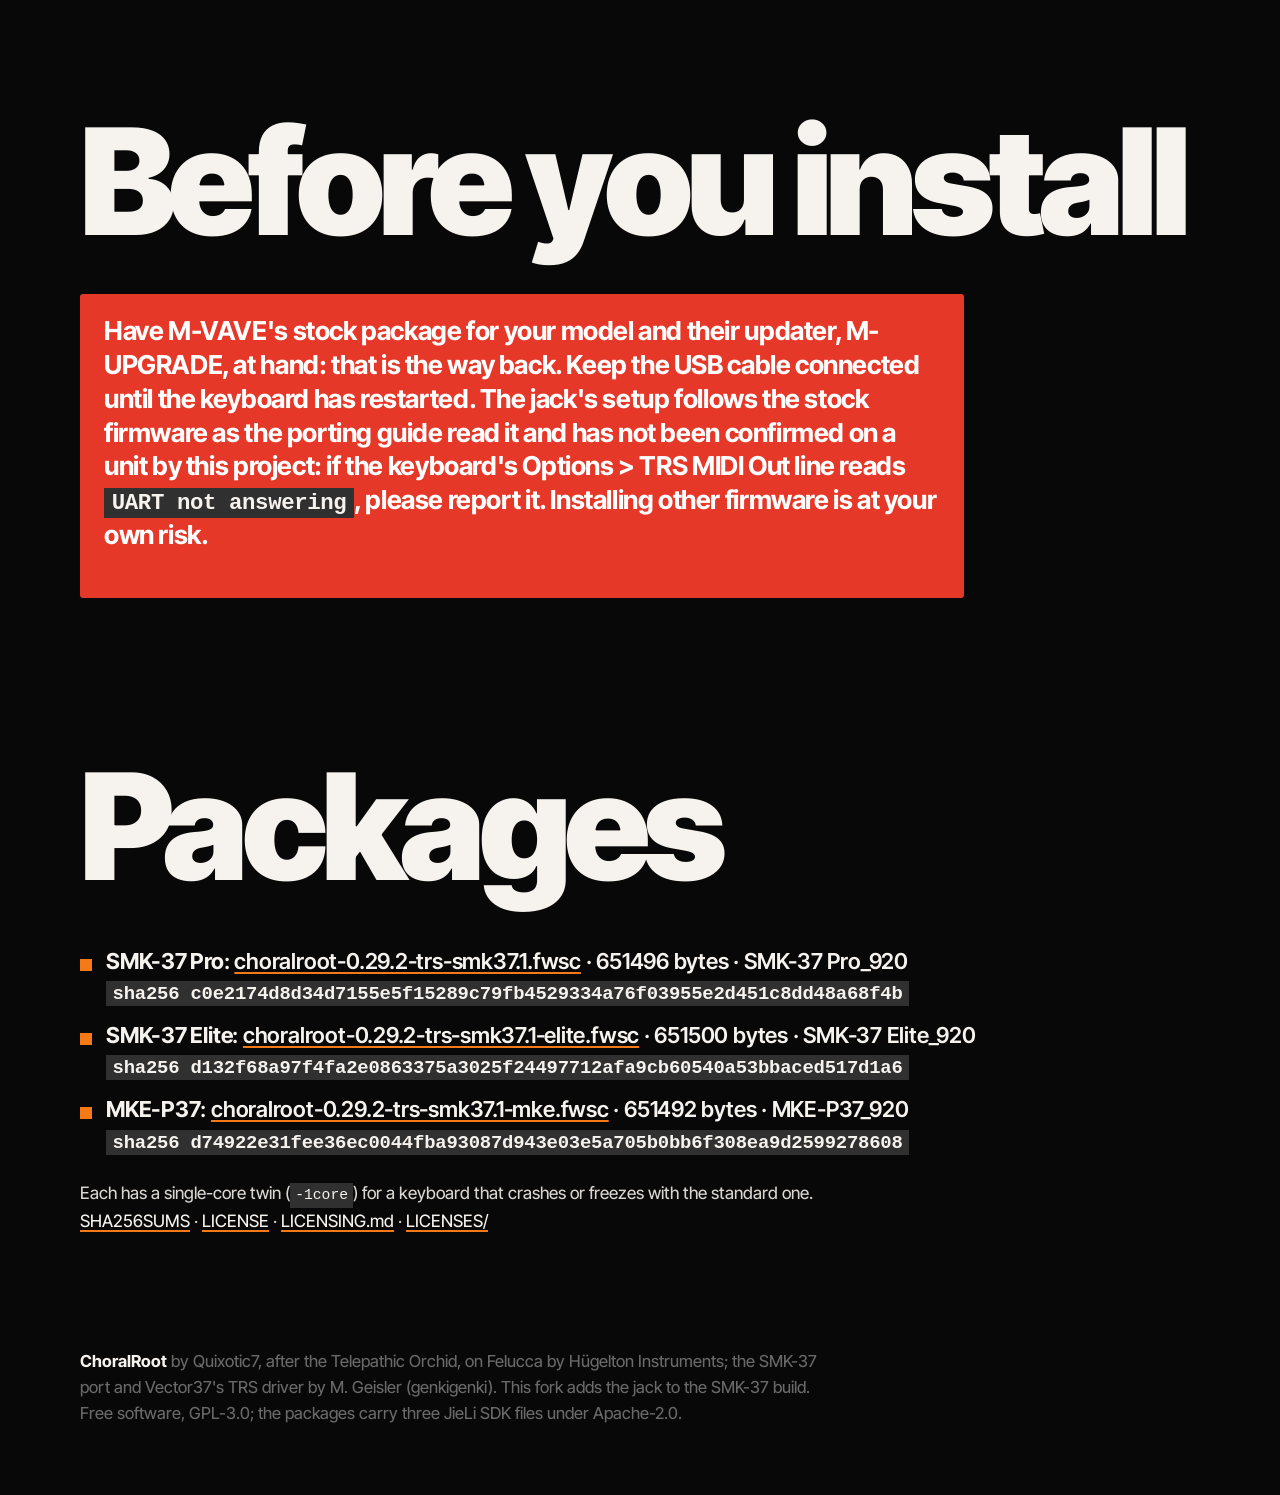
==== commit b64ac93a: "Site: ChoralRoot 0.29.2-trs-smk37.1 (K8 picks the MIDI channel) Co-Authored-By: Claude Fable 5.1 <no" ====
--- a/index.html
+++ b/index.html
@@ -1,7 +1,8 @@
 <!doctype html>
 <!-- SPDX-License-Identifier: GPL-3.0-only -->
 <!-- The landing page of a site that offers the SMK-37 build alone (web/make_site.py --smk-only: a fork's site, the
-     installer webapp/smk37/ at its heart). make_site.py fills 0.29.2-trs-smk37 0.29.2 5 November 2026 TRS MIDI OUT: the 3.5 mm jack plays an FM-1 on LOOM-8, or any synth <li>The keyboard&#x27;s 3.5 mm jack is now a MIDI output. With Options &gt; TRS MIDI Out On (the default) it carries what USB MIDI out carries, with or without a computer.</li>
+     installer webapp/smk37/ at its heart). make_site.py fills 0.29.2-trs-smk37.1 0.29.2 5 November 2026 K8 picks the MIDI channel; TRS MIDI OUT <li>K8 on the home screen now turns the MIDI Perform channel (1 to 16, shown as it turns), OPT + K8 the MIDI Bass channel: the chord moves to another LOOM-8 track without the Options menu. The chord&#x27;s effect send, K8&#x27;s old job, is the faders&#x27;.</li>
+      <li>The keyboard&#x27;s 3.5 mm jack is now a MIDI output. With Options &gt; TRS MIDI Out On (the default) it carries what USB MIDI out carries, with or without a computer.</li>
       <li>On the jack: the chord on the MIDI Perform channel (1), the bass on MIDI Bass (2), the wheels, the pedal, and the MIDI clock with start and stop when MIDI Clock is Out.</li>
       <li>An FM-1 running LOOM-8 plays channels 1 to 8 on its tracks 1 to 8, and 12 to 16 on the selected track. A new LOOM-8 project has a drum kit on track 1, which drops chord notes: set MIDI Perform to a synth track&#x27;s channel (2 to 8) or to 12.</li>
       <li>Options &gt; TRS MIDI Out Off leaves the jack quiet; USB MIDI keeps working either way. The option is kept across power-off with the global save.</li>
@@ -9,9 +10,9 @@
      <li>A fork of Quixotic7&#x27;s ChoralRoot (the TRS output was asked for in its issue 38). Community-tested, not tested by the maintainer; the jack has not yet been tried on a unit by this fork either: the UART setup is the stock firmware&#x27;s as genkigenki&#x27;s porting guide read it, and the same driver ships in Vector37. If the option&#x27;s line on the keyboard reads &#x27;UART not answering&#x27;, please report it.</li>
       <li>Recording on LOOM-8: hold REC while you play (REC + PLAY keeps it on); a note lands on the track of its channel. A LOOM-8 step holds four notes, so a chord of five or more keeps its lowest four. CC 1 (the mod wheel) moves the track&#x27;s LFO amount there; sustain and expression pedals do nothing on LOOM-8.</li>
       <li>Use a type A 3.5 mm to MIDI adapter for a DIN synth; a plain TRS cable reaches an FM-1&#x27;s MIDI IN jack. SysEx (backups, the sound editors&#x27; dumps) stays on USB.</li>
-      <li>Updating from 0.29-smk37 keeps your settings, sounds, loops and favourites; going back to it works too (it simply does not use the jack).</li> <li><b>SMK-37 Pro</b>: <a href="firmware/smk37/choralroot-0.29.2-trs-smk37.fwsc" download>choralroot-0.29.2-trs-smk37.fwsc</a> · 651496 bytes · SMK-37 Pro_920<br><code>sha256 ee9c9875208a70558653f81358db1abb124b58cd54606d89771125c60f224478</code></li>
-      <li><b>SMK-37 Elite</b>: <a href="firmware/smk37/choralroot-0.29.2-trs-smk37-elite.fwsc" download>choralroot-0.29.2-trs-smk37-elite.fwsc</a> · 651500 bytes · SMK-37 Elite_920<br><code>sha256 576d6897c33ed8b07b4170097859c1b9afd5f1d3450bdc29ef5d0edc99d0bd78</code></li>
-      <li><b>MKE-P37</b>: <a href="firmware/smk37/choralroot-0.29.2-trs-smk37-mke.fwsc" download>choralroot-0.29.2-trs-smk37-mke.fwsc</a> · 651492 bytes · MKE-P37_920<br><code>sha256 404b0aec4db8edd505f00574e2a6c797b0fa47a9a2647e11c07b66a503f9cfce</code></li> <div class="try"><a class="btn b-green" href="webapp/smk37/emu/">Try it first</a><p class="note">The same firmware in your browser, on the SMK-37's panel: the keys and pads with the mouse or the computer keyboard, Web MIDI out. No keyboard needed.</p></div> https://github.com/davidpryan/ChoralRootFM1; no other templating. site.css and the font are upstream's landing page's. -->
+      <li>Updating from 0.29-smk37 keeps your settings, sounds, loops and favourites; going back to it works too (it simply does not use the jack).</li> <li><b>SMK-37 Pro</b>: <a href="firmware/smk37/choralroot-0.29.2-trs-smk37.1.fwsc" download>choralroot-0.29.2-trs-smk37.1.fwsc</a> · 651496 bytes · SMK-37 Pro_920<br><code>sha256 c0e2174d8d34d7155e5f15289c79fb4529334a76f03955e2d451c8dd48a68f4b</code></li>
+      <li><b>SMK-37 Elite</b>: <a href="firmware/smk37/choralroot-0.29.2-trs-smk37.1-elite.fwsc" download>choralroot-0.29.2-trs-smk37.1-elite.fwsc</a> · 651500 bytes · SMK-37 Elite_920<br><code>sha256 d132f68a97f4fa2e0863375a3025f24497712afa9cb60540a53bbaced517d1a6</code></li>
+      <li><b>MKE-P37</b>: <a href="firmware/smk37/choralroot-0.29.2-trs-smk37.1-mke.fwsc" download>choralroot-0.29.2-trs-smk37.1-mke.fwsc</a> · 651492 bytes · MKE-P37_920<br><code>sha256 d74922e31fee36ec0044fba93087d943e03e5a705b0bb6f308ea9d2599278608</code></li> <div class="try"><a class="btn b-green" href="webapp/smk37/emu/">Try it first</a><p class="note">The same firmware in your browser, on the SMK-37's panel: the keys and pads with the mouse or the computer keyboard, Web MIDI out. No keyboard needed.</p></div> https://github.com/davidpryan/ChoralRootFM1; no other templating. site.css and the font are upstream's landing page's. -->
 <html lang="en">
 <head>
 <meta charset="utf-8">
@@ -28,7 +29,7 @@
   <div class="wrap">
     <h1><span>ChoralRoot</span> <span>for the SMK-37</span></h1>
     <p class="lede">Quixotic7's chord instrument on the M-Vave SMK-37, with the keyboard's 3.5 mm jack as a <b>MIDI output</b>: it plays an FM-1 running LOOM-8, or any synth, with no computer.</p>
-    <p class="ver">Version 0.29.2-trs-smk37 (5 November 2026): a fork of ChoralRoot 0.29.2. GPL-3.0. A community test build, not tested by ChoralRoot's maintainer.</p>
+    <p class="ver">Version 0.29.2-trs-smk37.1 (5 November 2026): a fork of ChoralRoot 0.29.2. GPL-3.0. A community test build, not tested by ChoralRoot's maintainer.</p>
   </div>
   <div class="stripes" aria-hidden="true"><i class="s-red"></i><i class="s-orange"></i><i class="s-cream"></i></div>
 </header>
@@ -39,13 +40,13 @@
   <div class="wrap">
     <h2 id="h-get">Get it</h2>
     <div class="try">
-      <a class="btn b-red" href="webapp/smk37/">Install 0.29.2-trs-smk37</a>
+      <a class="btn b-red" href="webapp/smk37/">Install 0.29.2-trs-smk37.1</a>
       <p class="note">From Chrome or Edge on a computer, over the USB cable: the installer picks your keyboard's model (SMK-37 Pro, Elite, MKE-P37 or Starrykey 37 Play), checks the package, backs a keyboard already on ChoralRoot up to a file, and finishes an interrupted install. Read what it says before you tick the box.</p>
     </div>
     <div class="try"><a class="btn b-green" href="webapp/smk37/emu/">Try it first</a><p class="note">The same firmware in your browser, on the SMK-37's panel: the keys and pads with the mouse or the computer keyboard, Web MIDI out. No keyboard needed.</p></div>
     <div class="try">
       <a class="btn b-cream" href="firmware/smk37/">Files</a>
-      <p class="note">The packages and their checksums, for the command line:<br><code class="cmd">python3 tools/fm1_install.py <span class="nw">choralroot-0.29.2-trs-smk37.fwsc</span></code></p>
+      <p class="note">The packages and their checksums, for the command line:<br><code class="cmd">python3 tools/fm1_install.py <span class="nw">choralroot-0.29.2-trs-smk37.1.fwsc</span></code></p>
     </div>
     <div class="try">
       <a class="btn b-blue" href="https://github.com/davidpryan/ChoralRootFM1">Source</a>
@@ -56,8 +57,9 @@
 
 <section aria-labelledby="h-new">
   <div class="wrap">
-    <h2 id="h-new">TRS MIDI OUT: the 3.5 mm jack plays an FM-1 on LOOM-8, or any synth</h2>
+    <h2 id="h-new">K8 picks the MIDI channel; TRS MIDI OUT</h2>
     <ul class="news">
+      <li>K8 on the home screen now turns the MIDI Perform channel (1 to 16, shown as it turns), OPT + K8 the MIDI Bass channel: the chord moves to another LOOM-8 track without the Options menu. The chord&#x27;s effect send, K8&#x27;s old job, is the faders&#x27;.</li>
       <li>The keyboard&#x27;s 3.5 mm jack is now a MIDI output. With Options &gt; TRS MIDI Out On (the default) it carries what USB MIDI out carries, with or without a computer.</li>
       <li>On the jack: the chord on the MIDI Perform channel (1), the bass on MIDI Bass (2), the wheels, the pedal, and the MIDI clock with start and stop when MIDI Clock is Out.</li>
       <li>An FM-1 running LOOM-8 plays channels 1 to 8 on its tracks 1 to 8, and 12 to 16 on the selected track. A new LOOM-8 project has a drum kit on track 1, which drops chord notes: set MIDI Perform to a synth track&#x27;s channel (2 to 8) or to 12.</li>
@@ -96,9 +98,9 @@
   <div class="wrap">
     <h2 id="h-files">Packages</h2>
     <ul class="news">
-      <li><b>SMK-37 Pro</b>: <a href="firmware/smk37/choralroot-0.29.2-trs-smk37.fwsc" download>choralroot-0.29.2-trs-smk37.fwsc</a> · 651496 bytes · SMK-37 Pro_920<br><code>sha256 ee9c9875208a70558653f81358db1abb124b58cd54606d89771125c60f224478</code></li>
-      <li><b>SMK-37 Elite</b>: <a href="firmware/smk37/choralroot-0.29.2-trs-smk37-elite.fwsc" download>choralroot-0.29.2-trs-smk37-elite.fwsc</a> · 651500 bytes · SMK-37 Elite_920<br><code>sha256 576d6897c33ed8b07b4170097859c1b9afd5f1d3450bdc29ef5d0edc99d0bd78</code></li>
-      <li><b>MKE-P37</b>: <a href="firmware/smk37/choralroot-0.29.2-trs-smk37-mke.fwsc" download>choralroot-0.29.2-trs-smk37-mke.fwsc</a> · 651492 bytes · MKE-P37_920<br><code>sha256 404b0aec4db8edd505f00574e2a6c797b0fa47a9a2647e11c07b66a503f9cfce</code></li>
+      <li><b>SMK-37 Pro</b>: <a href="firmware/smk37/choralroot-0.29.2-trs-smk37.1.fwsc" download>choralroot-0.29.2-trs-smk37.1.fwsc</a> · 651496 bytes · SMK-37 Pro_920<br><code>sha256 c0e2174d8d34d7155e5f15289c79fb4529334a76f03955e2d451c8dd48a68f4b</code></li>
+      <li><b>SMK-37 Elite</b>: <a href="firmware/smk37/choralroot-0.29.2-trs-smk37.1-elite.fwsc" download>choralroot-0.29.2-trs-smk37.1-elite.fwsc</a> · 651500 bytes · SMK-37 Elite_920<br><code>sha256 d132f68a97f4fa2e0863375a3025f24497712afa9cb60540a53bbaced517d1a6</code></li>
+      <li><b>MKE-P37</b>: <a href="firmware/smk37/choralroot-0.29.2-trs-smk37.1-mke.fwsc" download>choralroot-0.29.2-trs-smk37.1-mke.fwsc</a> · 651492 bytes · MKE-P37_920<br><code>sha256 d74922e31fee36ec0044fba93087d943e03e5a705b0bb6f308ea9d2599278608</code></li>
     </ul>
     <p class="note">Each has a single-core twin (<code>-1core</code>) for a keyboard that crashes or freezes with the standard one. <a href="firmware/smk37/SHA256SUMS">SHA256SUMS</a> · <a href="firmware/LICENSE">LICENSE</a> · <a href="firmware/LICENSING.md">LICENSING.md</a> · <a href="firmware/LICENSES/">LICENSES/</a></p>
   </div>
